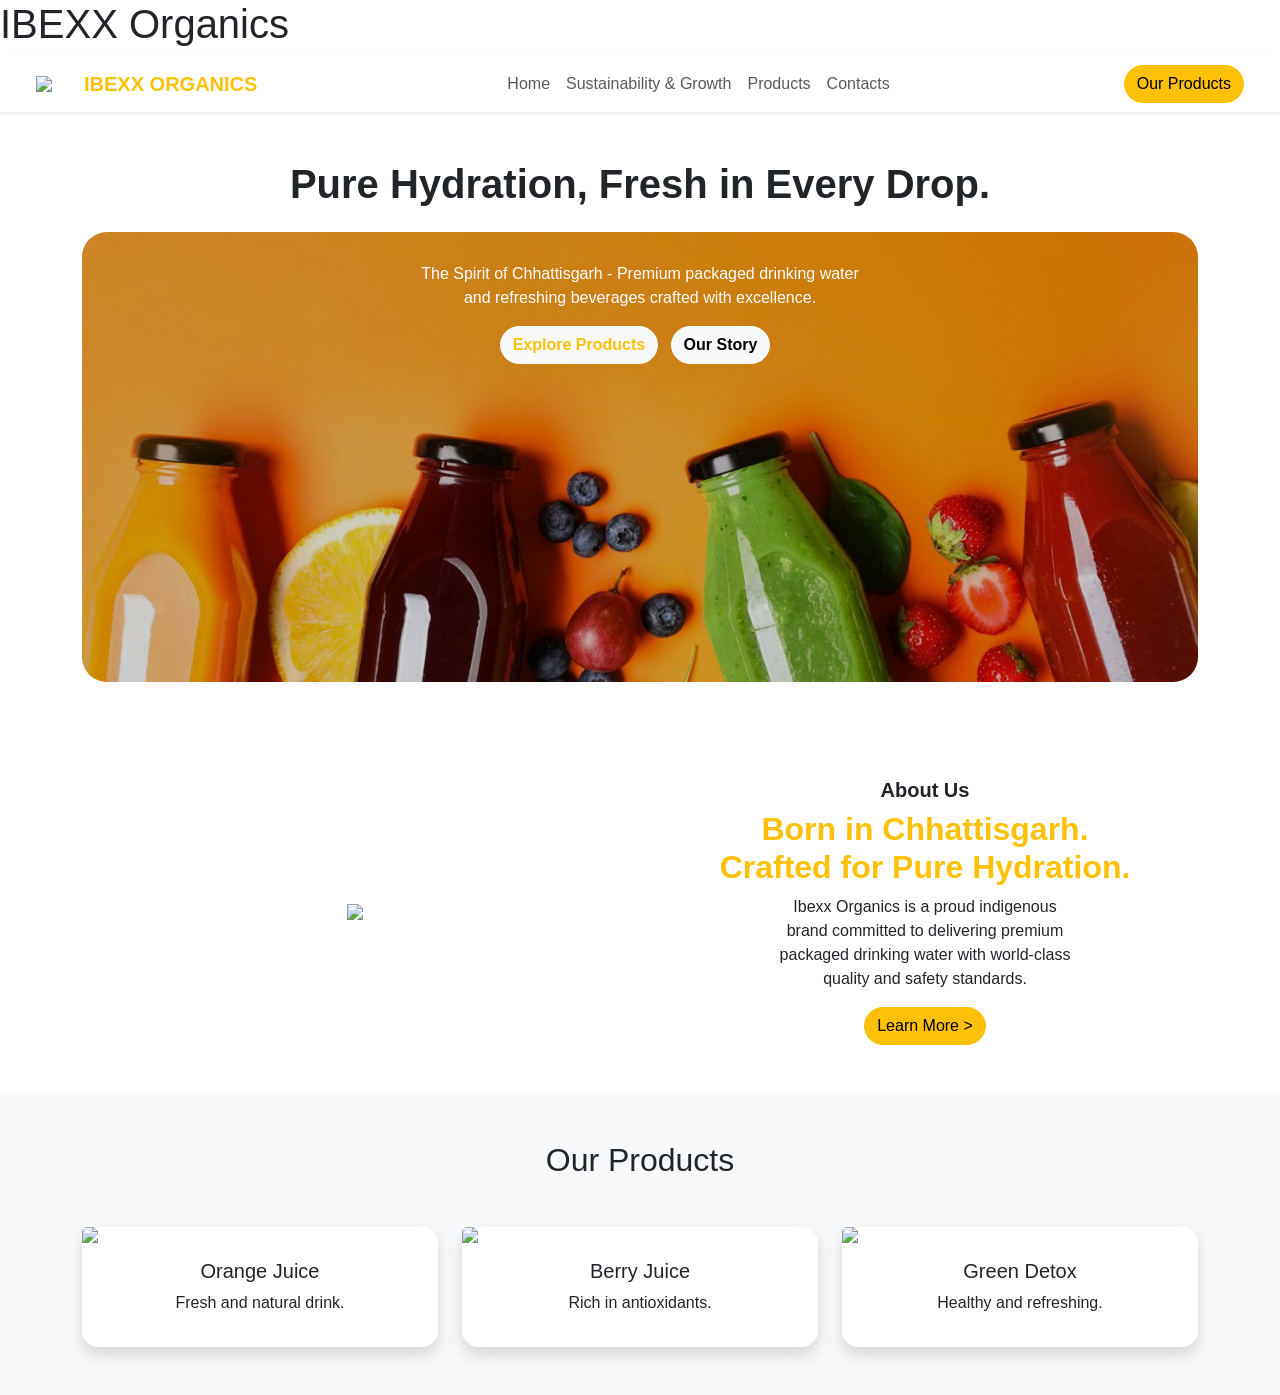
==== index.html @ ef2e6da8 "about" ====
<!DOCTYPE html>
<html lang="en">

<head>
    <meta charset="UTF-8">
    <meta name="viewport" content="width=device-width, initial-scale=1.0">
    <title>IBEXX Organics</title>
    <link rel="stylesheet" href="./assets/css/style.css">
    <!-- Bootstrap CDN -->
    <link href="https://cdn.jsdelivr.net/npm/bootstrap@5.3.0/dist/css/bootstrap.min.css" rel="stylesheet">

    <style>
        .navbar-nav .nav-link {
            transition: 0.3s;
        }

        .navbar-nav .nav-link:hover {
            color: orange !important;
        }
    </style>
</head>

<body>
    <h1>IBEXX Organics</h1>


    <body>

        <!-- NAVBAR -->
        <nav class="navbar navbar-expand-lg bg-white shadow-sm px-4">
            <div class="container-fluid">

                <a class="navbar-brand text-warning fw-bold d-flex align-items-center" href="#">
                    <img src="images/logo.png" width="40" class="me-2">
                    IBEXX ORGANICS
                </a>

                <button class="navbar-toggler" data-bs-toggle="collapse" data-bs-target="#menu">
                    ☰
                </button>

                <div class="collapse navbar-collapse justify-content-center" id="menu">
                    <ul class="navbar-nav cursor: pointer">
                        <li class="nav-item"><a class="nav-link">Home</a></li>
                        <li class="nav-item"><a class="nav-link">Sustainability & Growth</a></li>
                        <li class="nav-item"><a class="nav-link">Products</a></li>
                        <li class="nav-item"><a class="nav-link">Contacts</a></li>
                    </ul>
                </div>

                <button class="btn btn-warning rounded-pill">Our Products</button>

            </div>
        </nav>



        <section class="py-5">
            <div class="container text-center">

                <h1 class="fw-bold mb-4">
                    Pure Hydration, Fresh in Every Drop.
                </h1>

                <div class="hero-box text-white">

                    <p class="hero-text mb-3 pt-pb-4">
                        The Spirit of Chhattisgarh - Premium packaged drinking water</br>
                        and refreshing beverages crafted with excellence.
                    </p>

                    <div>
                        <button class="btn btn-light rounded-pill me-2 mb-2 text-warning fw-bold">Explore
                            Products</button>
                        <button class="btn btn-light rounded-pill mb-2 fw-bold">Our Story</button>
                    </div>

                </div>

            </div>
        </section>


        <!-- ABOUT -->
        <section class="py-5">
            <div class="container">

                <div class="row align-items-center g-4">

                    <!-- Image -->
                    <div class="col-12 col-md-6 text-center">
                        <img src=".">
                    </div>
                    <!-- Text -->
                    <div class="col-12 col-md-6 text-center">
                        <h5 class="fw-bold">About Us</h5>

                        <h2 class="text-warning fw-bold">
                            Born in Chhattisgarh.<br>Crafted for Pure Hydration.
                        </h2>

                        <p>
                            Ibexx Organics is a proud indigenous </br> brand committed to delivering premium
                            </br>packaged drinking water with world-class </br>quality and safety standards.
                        </p>
                        <button class="btn btn-warning rounded-pill">Learn More ></button>
                    </div>

                </div>

            </div>
        </section>


        <!-- PRODUCTS -->
        <section class="py-5 bg-light text-center">
            <div class="container">

                <h2 class="mb-5">Our Products</h2>

                <div class="row g-4">

                    <div class="col-md-4">
                        <div class="card border-0 shadow rounded-4">
                            <img src="images/product1.png" class="card-img-top">
                            <div class="card-body">
                                <h5>Orange Juice</h5>
                                <p>Fresh and natural drink.</p>
                            </div>
                        </div>
                    </div>

                    <div class="col-md-4">
                        <div class="card border-0 shadow rounded-4">
                            <img src="images/product2.png" class="card-img-top">
                            <div class="card-body">
                                <h5>Berry Juice</h5>
                                <p>Rich in antioxidants.</p>
                            </div>
                        </div>
                    </div>

                    <div class="col-md-4">
                        <div class="card border-0 shadow rounded-4">
                            <img src="images/product3.png" class="card-img-top">
                            <div class="card-body">
                                <h5>Green Detox</h5>
                                <p>Healthy and refreshing.</p>
                            </div>
                        </div>
                    </div>

                </div>

            </div>
        </section>


        <!-- Bootstrap JS -->
        <script src="https://cdn.jsdelivr.net/npm/bootstrap@5.3.0/dist/js/bootstrap.bundle.min.js"></script>

    </body>

</html>
</body>

</html>
</body>

</html>
---- assets/css/style.css ----
* {
    margin: 0;
    padding: 0;
    box-sizing: border-box;
    font-family: Arial, sans-serif;
}

body {
    background: #f5f5f5;
}

/* HERO SECTION */
.hero-box {
    background: url('../img/Background_img.jpeg') no-repeat center;
    background-size: cover;
    height: 450px;
    border-radius: 25px;
    padding: 30px;
    position: relative;
}

/* overlay for better text visibility */
.hero-box::before {
    content: "";
    position: absolute;
    inset: 0;
    background: rgba(0,0,0,0.2);
    border-radius: 25px;
}

.hero-box * {
    position: relative;
    z-index: 1;
}

/* BUTTON (used in hero) */
.btn-light {
    background: #fff;
    border: none;
    padding: 10px 15px;
    border-radius: 20px;
    margin-right: 10px;
    cursor: pointer;
}

/* ABOUT IMAGE FIX */
.about-img {
    width: 100%;
    height: 350px;
    object-fit: cover;
    border-radius: 20px;
}
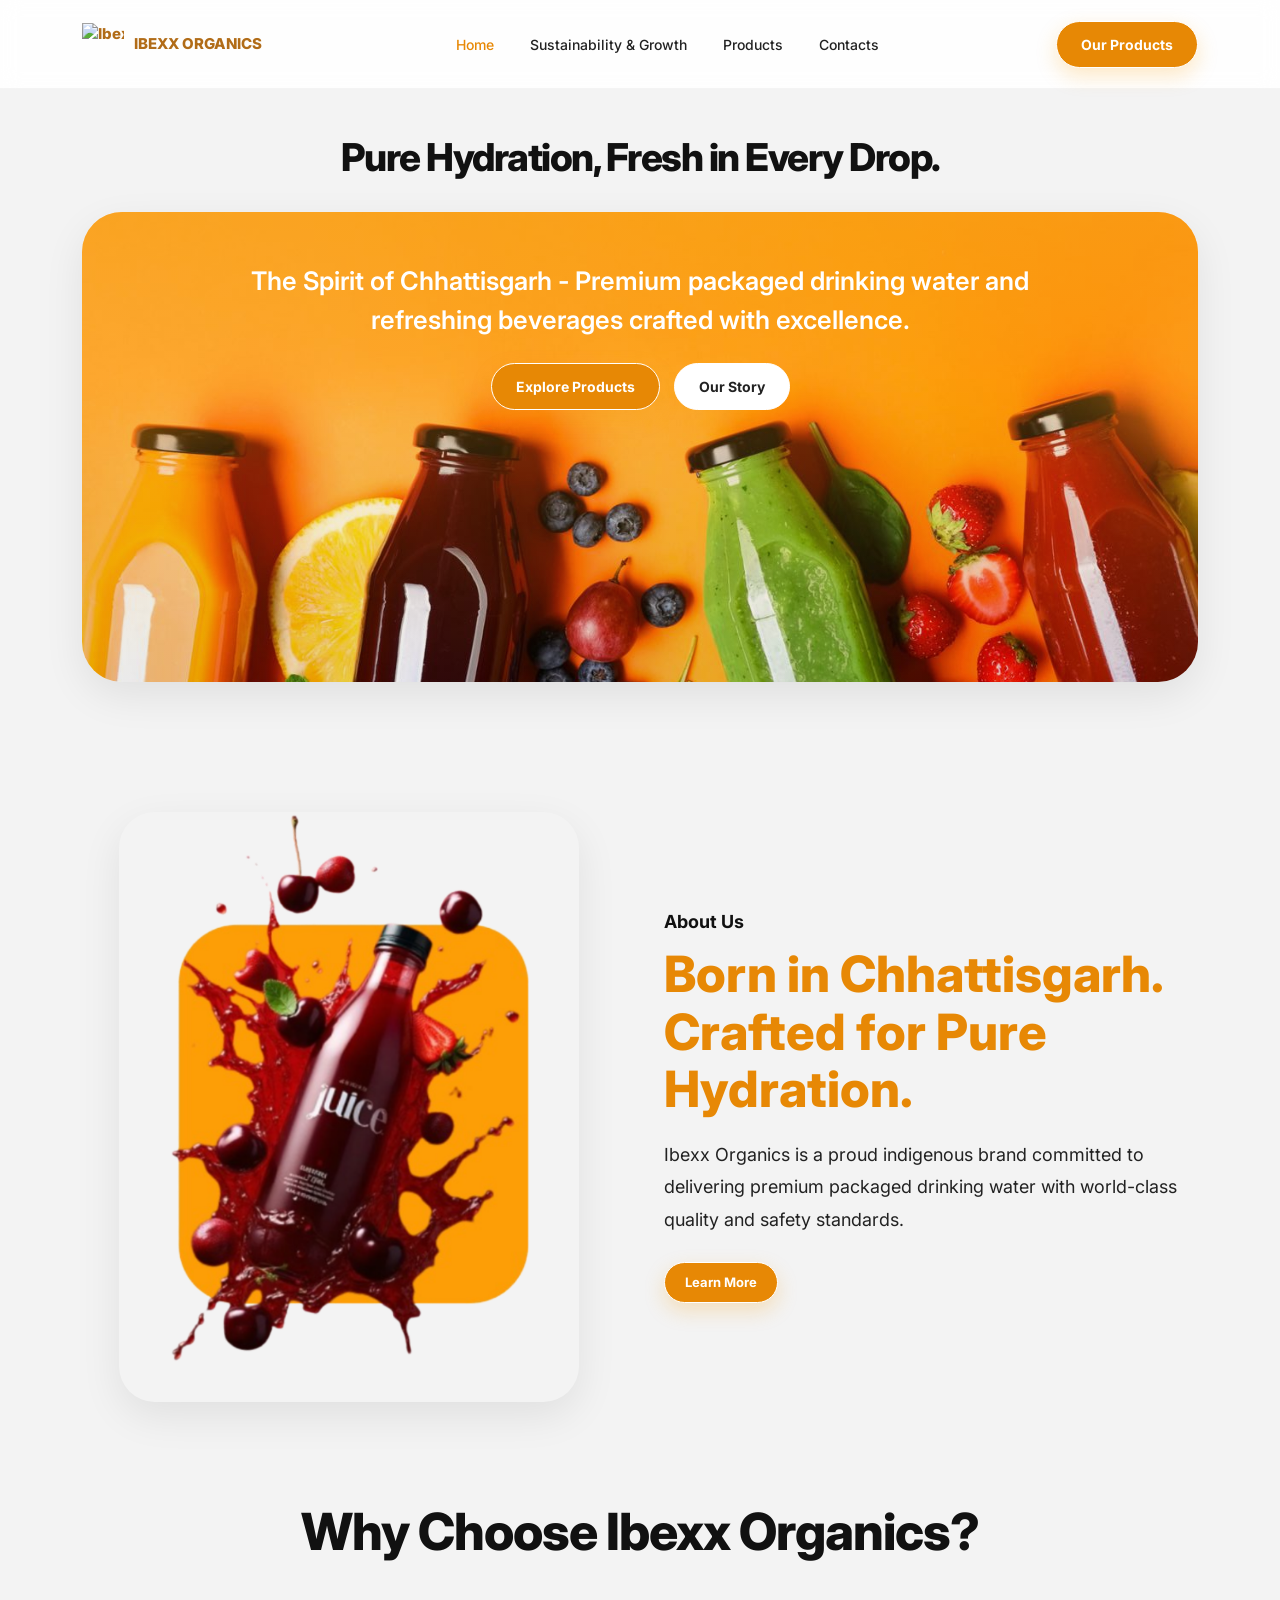
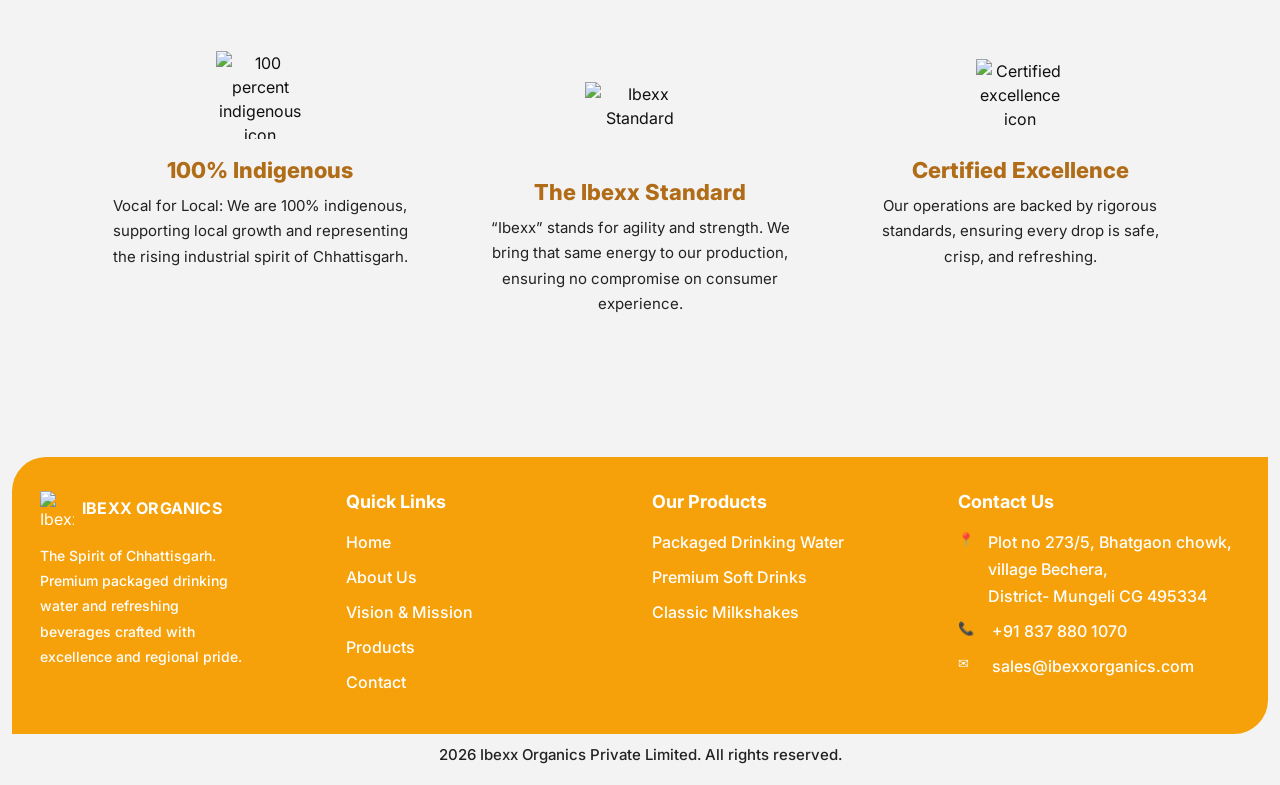
==== commit 2a244c0a: "Footer , animations , meta tags and responsiveness added" ====
--- a/index.html
+++ b/index.html
@@ -1,170 +1,303 @@
 <!DOCTYPE html>
 <html lang="en">
-
 <head>
-    <meta charset="UTF-8">
-    <meta name="viewport" content="width=device-width, initial-scale=1.0">
-    <title>IBEXX Organics</title>
-    <link rel="stylesheet" href="./assets/css/style.css">
-    <!-- Bootstrap CDN -->
-    <link href="https://cdn.jsdelivr.net/npm/bootstrap@5.3.0/dist/css/bootstrap.min.css" rel="stylesheet">
-
-    <style>
-        .navbar-nav .nav-link {
-            transition: 0.3s;
-        }
-
-        .navbar-nav .nav-link:hover {
-            color: orange !important;
-        }
-    </style>
+  <meta charset="UTF-8" />
+  <meta name="viewport" content="width=device-width, initial-scale=1.0" />
+
+  <title>Ibexx Organics | Premium Packaged Drinking Water & Beverages</title>
+  <meta name="description" content="Ibexx Organics is a Chhattisgarh-based indigenous brand delivering premium packaged drinking water and refreshing beverages with world-class quality and safety standards." />
+  <meta name="robots" content="index, follow" />
+  <meta name="author" content="Ibexx Organics" />
+  <link rel="canonical" href="https://www.ibexxorganics.com/" />
+
+  <!-- Open Graph -->
+  <meta property="og:title" content="Ibexx Organics | Pure Hydration, Fresh in Every Drop" />
+  <meta property="og:description" content="Premium packaged drinking water and refreshing beverages crafted with excellence." />
+  <meta property="og:type" content="website" />
+  <meta property="og:url" content="https://www.ibexxorganics.com/" />
+  <meta property="og:image" content="https://www.ibexxorganics.com/assets/img/og-banner.jpg" />
+
+  <!-- Twitter -->
+  <meta name="twitter:card" content="summary_large_image" />
+  <meta name="twitter:title" content="Ibexx Organics | Pure Hydration, Fresh in Every Drop" />
+  <meta name="twitter:description" content="Premium packaged drinking water and refreshing beverages crafted with excellence." />
+  <meta name="twitter:image" content="https://www.ibexxorganics.com/assets/img/og-banner.jpg" />
+
+  <!-- Fonts -->
+  <link rel="preconnect" href="https://fonts.googleapis.com">
+  <link rel="preconnect" href="https://fonts.gstatic.com" crossorigin>
+  <link href="https://fonts.googleapis.com/css2?family=Inter:wght@400;500;600;700;800&display=swap" rel="stylesheet">
+
+  <!-- Bootstrap -->
+  <link href="https://cdn.jsdelivr.net/npm/bootstrap@5.3.3/dist/css/bootstrap.min.css" rel="stylesheet" />
+
+  <!-- AOS -->
+  <link href="https://unpkg.com/aos@2.3.4/dist/aos.css" rel="stylesheet" />
+
+  <!-- Custom CSS -->
+  <link rel="stylesheet" href="./assets/css/style.css" />
+
+  <!-- Structured Data -->
+  <script type="application/ld+json">
+  {
+    "@context": "https://schema.org",
+    "@type": "Organization",
+    "name": "Ibexx Organics",
+    "url": "https://www.ibexxorganics.com/",
+    "logo": "https://www.ibexxorganics.com/assets/img/logo.png",
+    "description": "Ibexx Organics is a Chhattisgarh-based indigenous brand delivering premium packaged drinking water and refreshing beverages.",
+    "sameAs": [
+      "https://www.instagram.com/",
+      "https://www.facebook.com/"
+    ]
+  }
+  </script>
 </head>
 
 <body>
-    <h1>IBEXX Organics</h1>
-
-
-    <body>
-
-        <!-- NAVBAR -->
-        <nav class="navbar navbar-expand-lg bg-white shadow-sm px-4">
-            <div class="container-fluid">
-
-                <a class="navbar-brand text-warning fw-bold d-flex align-items-center" href="#">
-                    <img src="images/logo.png" width="40" class="me-2">
-                    IBEXX ORGANICS
-                </a>
-
-                <button class="navbar-toggler" data-bs-toggle="collapse" data-bs-target="#menu">
-                    ☰
-                </button>
-
-                <div class="collapse navbar-collapse justify-content-center" id="menu">
-                    <ul class="navbar-nav cursor: pointer">
-                        <li class="nav-item"><a class="nav-link">Home</a></li>
-                        <li class="nav-item"><a class="nav-link">Sustainability & Growth</a></li>
-                        <li class="nav-item"><a class="nav-link">Products</a></li>
-                        <li class="nav-item"><a class="nav-link">Contacts</a></li>
-                    </ul>
+
+  <!-- NAVBAR -->
+  <nav class="navbar navbar-expand-lg custom-navbar sticky-top">
+    <div class="container">
+      <a class="navbar-brand d-flex align-items-center" href="#home">
+        <img src="assets/img/logo.png" alt="Ibexx Organics Logo" class="brand-logo">
+        <span>IBEXX ORGANICS</span>
+      </a>
+
+      <button class="navbar-toggler border-0 shadow-none" type="button" data-bs-toggle="collapse" data-bs-target="#mainMenu" aria-label="Toggle navigation">
+        <span class="navbar-toggler-icon"></span>
+      </button>
+
+      <div class="collapse navbar-collapse justify-content-center" id="mainMenu">
+        <ul class="navbar-nav mx-auto">
+          <li class="nav-item"><a class="nav-link active" href="#home">Home</a></li>
+          <!-- <li class="nav-item"><a class="nav-link" href="#about">About Us</a></li> -->
+          <li class="nav-item"><a class="nav-link" href="#vision">Sustainability & Growth</a></li>
+          <li class="nav-item"><a class="nav-link" href="#products">Products</a></li>
+          <li class="nav-item"><a class="nav-link" href="#contact">Contacts</a></li>
+        </ul>
+      </div>
+
+      <a href="#products" class="btn custom-btn nav-cta">Our Products</a>
+    </div>
+  </nav>
+
+  <!-- HERO -->
+  <section id="home" class="hero-section">
+    <div class="container">
+      <div class="hero-header text-center" data-aos="fade-up">
+        <h1>Pure Hydration, Fresh in Every Drop.</h1>
+      </div>
+
+      <div class="hero-box" data-aos="zoom-in" data-aos-delay="100">
+        <div class="hero-overlay-content text-center">
+          <p>
+            The Spirit of Chhattisgarh - Premium packaged drinking water and
+            refreshing beverages crafted with excellence.
+          </p>
+
+          <div class="hero-btn-group">
+            <a href="#products" class="btn custom-btn">Explore Products</a>
+            <a href="#about" class="btn custom-btn light-btn">Our Story</a>
+          </div>
+        </div>
+      </div>
+    </div>
+  </section>
+
+  <!-- ABOUT -->
+  <section id="about" class="about-section">
+    <div class="container">
+      <div class="row align-items-center g-5">
+        <div class="col-lg-6" data-aos="zoom-out-up">
+          <div class="about-img-wrap">
+            <img src="assets/img/Juice1.png" alt="Ibexx beverage bottle splash visual" class="about-img">
+          </div>
+        </div>
+
+        <div class="col-lg-6 text-center text-lg-start" data-aos="fade-left">
+          <h5 class="section-mini-title">About Us</h5>
+          <h2 class="about-title">Born in Chhattisgarh.<br>Crafted for Pure Hydration.</h2>
+          <p class="about-text">
+            Ibexx Organics is a proud indigenous brand committed to delivering premium
+            packaged drinking water with world-class quality and safety standards.
+          </p>
+          <a href="#contact" class="btn custom-btn small-btn">Learn More</a>
+        </div>
+      </div>
+    </div>
+  </section>
+
+  <!-- PRODUCTS -->
+  <!-- <section id="products" class="products-section">
+    <div class="container text-center">
+      <div data-aos="fade-up">
+        <h2 class="section-title">Our Products</h2>
+      </div>
+
+      <div class="row g-4 justify-content-center mt-4">
+        <div class="col-12 col-sm-6 col-lg-4" data-aos="fade-up" data-aos-delay="0">
+          <div class="product-card">
+            <img src="assets/img/product-1.png" alt="Orange beverage by Ibexx Organics" class="product-img">
+            <div class="product-content">
+              <h5>Orange Drink</h5>
+              <p>Refreshing citrus flavor with premium quality packaging.</p>
+            </div>
+          </div>
+        </div>
+
+        <div class="col-12 col-sm-6 col-lg-4" data-aos="fade-up" data-aos-delay="100">
+          <div class="product-card">
+            <img src="assets/img/product-2.png" alt="Berry beverage by Ibexx Organics" class="product-img">
+            <div class="product-content">
+              <h5>Berry Juice</h5>
+              <p>Bold taste, rich color, and crafted for a vibrant refreshment.</p>
+            </div>
+          </div>
+        </div>
+
+        <div class="col-12 col-sm-6 col-lg-4" data-aos="fade-up" data-aos-delay="200">
+          <div class="product-card">
+            <img src="assets/img/product-3.png" alt="Green detox beverage by Ibexx Organics" class="product-img">
+            <div class="product-content">
+              <h5>Green Detox</h5>
+              <p>Clean, fresh, and designed for a healthy hydration experience.</p>
+            </div>
+          </div>
+        </div>
+      </div>
+    </div>
+  </section> -->
+
+  <!-- WHY CHOOSE -->
+  <section id="vision" class="why-section">
+    <div class="container text-center">
+      <div data-aos="fade-up">
+        <h2 class="section-title">Why Choose Ibexx Organics?</h2>
+      </div>
+
+      <div class="row justify-content-center align-items-start g-4 mt-5">
+        <div class="col-md-4" data-aos="fade-up" data-aos-delay="0">
+          <div class="feature-box">
+            <div class="feature-icon">
+              <img src="assets/img/icon-location.png" alt="100 percent indigenous icon">
+            </div>
+            <h5>100% Indigenous</h5>
+            <p>
+              Vocal for Local: We are 100% indigenous, supporting local growth
+              and representing the rising industrial spirit of Chhattisgarh.
+            </p>
+          </div>
+        </div>
+
+        <div class="col-md-4" data-aos="fade-up" data-aos-delay="100">
+          <div class="feature-box center-box">
+            <div class="feature-icon center-logo">
+              <img src="assets/img/ibexx-standard.png" alt="Ibexx Standard">
+            </div>
+            <h5>The Ibexx Standard</h5>
+            <p>
+              “Ibexx” stands for agility and strength. We bring that same energy
+              to our production, ensuring no compromise on consumer experience.
+            </p>
+          </div>
+        </div>
+
+        <div class="col-md-4" data-aos="fade-up" data-aos-delay="200">
+          <div class="feature-box">
+            <div class="feature-icon">
+              <img src="assets/img/icon-shield.png" alt="Certified excellence icon">
+            </div>
+            <h5>Certified Excellence</h5>
+            <p>
+              Our operations are backed by rigorous standards, ensuring every drop
+              is safe, crisp, and refreshing.
+            </p>
+          </div>
+        </div>
+      </div>
+    </div>
+  </section>
+
+<footer class="ibexx-footer">
+    <div class="container">
+        <div class="ibexx-footer-box">
+            <div class="row g-4">
+
+                <div class="col-lg-3 col-md-6">
+                    <div class="footer-brand">
+                        <div class="footer-logo">
+                            <img src="assets/img/logo.png" alt="Ibexx Organics Logo">
+                            <span>IBEXX ORGANICS</span>
+                        </div>
+                        <p>
+                            The Spirit of Chhattisgarh. Premium packaged drinking water
+                            and refreshing beverages crafted with excellence and regional pride.
+                        </p>
+                    </div>
                 </div>
 
-                <button class="btn btn-warning rounded-pill">Our Products</button>
-
-            </div>
-        </nav>
-
-
-
-        <section class="py-5">
-            <div class="container text-center">
-
-                <h1 class="fw-bold mb-4">
-                    Pure Hydration, Fresh in Every Drop.
-                </h1>
-
-                <div class="hero-box text-white">
-
-                    <p class="hero-text mb-3 pt-pb-4">
-                        The Spirit of Chhattisgarh - Premium packaged drinking water</br>
-                        and refreshing beverages crafted with excellence.
-                    </p>
-
-                    <div>
-                        <button class="btn btn-light rounded-pill me-2 mb-2 text-warning fw-bold">Explore
-                            Products</button>
-                        <button class="btn btn-light rounded-pill mb-2 fw-bold">Our Story</button>
+                <div class="col-lg-3 col-md-6">
+                    <div class="footer-links">
+                        <h4>Quick Links</h4>
+                        <ul>
+                            <li><a href="#home">Home</a></li>
+                            <li><a href="#about">About Us</a></li>
+                            <li><a href="#vision">Vision & Mission</a></li>
+                            <li><a href="#products">Products</a></li>
+                            <li><a href="#contact">Contact</a></li>
+                        </ul>
                     </div>
-
                 </div>
 
-            </div>
-        </section>
-
-
-        <!-- ABOUT -->
-        <section class="py-5">
-            <div class="container">
-
-                <div class="row align-items-center g-4">
-
-                    <!-- Image -->
-                    <div class="col-12 col-md-6 text-center">
-                        <img src=".">
+                <div class="col-lg-3 col-md-6">
+                    <div class="footer-links">
+                        <h4>Our Products</h4>
+                        <ul>
+                            <li><a href="#">Packaged Drinking Water</a></li>
+                            <li><a href="#">Premium Soft Drinks</a></li>
+                            <li><a href="#">Classic Milkshakes</a></li>
+                        </ul>
                     </div>
-                    <!-- Text -->
-                    <div class="col-12 col-md-6 text-center">
-                        <h5 class="fw-bold">About Us</h5>
-
-                        <h2 class="text-warning fw-bold">
-                            Born in Chhattisgarh.<br>Crafted for Pure Hydration.
-                        </h2>
-
-                        <p>
-                            Ibexx Organics is a proud indigenous </br> brand committed to delivering premium
-                            </br>packaged drinking water with world-class </br>quality and safety standards.
-                        </p>
-                        <button class="btn btn-warning rounded-pill">Learn More ></button>
+                </div>
+
+                <div class="col-lg-3 col-md-6">
+                    <div class="footer-contact">
+                        <h4>Contact Us</h4>
+                        <ul>
+                            <li>
+                                <span class="footer-icon">📍</span>
+                                Plot no 273/5, Bhatgaon chowk, village Bechera,<br>
+                                District- Mungeli CG 495334
+                            </li>
+                            <li>
+                                <span class="footer-icon">📞</span>
+                                <a href="tel:+918378801070">+91 837 880 1070</a>
+                            </li>
+                            <li>
+                                <span class="footer-icon">✉</span>
+                                <a href="mailto:sales@ibexxorganics.com">sales@ibexxorganics.com</a>
+                            </li>
+                        </ul>
                     </div>
-
                 </div>
 
             </div>
-        </section>
-
-
-        <!-- PRODUCTS -->
-        <section class="py-5 bg-light text-center">
-            <div class="container">
-
-                <h2 class="mb-5">Our Products</h2>
-
-                <div class="row g-4">
-
-                    <div class="col-md-4">
-                        <div class="card border-0 shadow rounded-4">
-                            <img src="images/product1.png" class="card-img-top">
-                            <div class="card-body">
-                                <h5>Orange Juice</h5>
-                                <p>Fresh and natural drink.</p>
-                            </div>
-                        </div>
-                    </div>
-
-                    <div class="col-md-4">
-                        <div class="card border-0 shadow rounded-4">
-                            <img src="images/product2.png" class="card-img-top">
-                            <div class="card-body">
-                                <h5>Berry Juice</h5>
-                                <p>Rich in antioxidants.</p>
-                            </div>
-                        </div>
-                    </div>
-
-                    <div class="col-md-4">
-                        <div class="card border-0 shadow rounded-4">
-                            <img src="images/product3.png" class="card-img-top">
-                            <div class="card-body">
-                                <h5>Green Detox</h5>
-                                <p>Healthy and refreshing.</p>
-                            </div>
-                        </div>
-                    </div>
-
-                </div>
-
-            </div>
-        </section>
-
-
-        <!-- Bootstrap JS -->
-        <script src="https://cdn.jsdelivr.net/npm/bootstrap@5.3.0/dist/js/bootstrap.bundle.min.js"></script>
-
-    </body>
-
-</html>
+        </div>
+
+        <div class="footer-bottom">
+            <p>2026 Ibexx Organics Private Limited. All rights reserved.</p>
+        </div>
+    </div>
+</footer>
+  <script src="https://cdn.jsdelivr.net/npm/bootstrap@5.3.3/dist/js/bootstrap.bundle.min.js"></script>
+  <script src="https://unpkg.com/aos@2.3.4/dist/aos.js"></script>
+  <script>
+    AOS.init({
+      duration: 900,
+      once: true,
+      offset: 80
+    });
+  </script>
 </body>
-
-</html>
-</body>
-
 </html>
--- a/assets/css/style.css
+++ b/assets/css/style.css
@@ -2,51 +2,686 @@
     margin: 0;
     padding: 0;
     box-sizing: border-box;
-    font-family: Arial, sans-serif;
+}
+
+:root {
+    --bg: #f3f3f3;
+    --white: #ffffff;
+    --text: #111111;
+    --muted: #5d5d5d;
+    --primary: #e78805;
+    --primary-dark: #e8940a;
+    --lime: #98db4f;
+    --radius-xl: 34px;
+    --radius-lg: 24px;
+    --shadow-soft: 0 14px 40px rgba(0, 0, 0, 0.08);
+}
+
+html {
+    scroll-behavior: smooth;
 }
 
 body {
-    background: #f5f5f5;
-}
-
-/* HERO SECTION */
+    background: var(--bg);
+    color: var(--text);
+    font-family: 'Inter', sans-serif;
+    overflow-x: hidden;
+}
+
+/* NAVBAR */
+.custom-navbar {
+    background: rgba(255, 255, 255, 0.92);
+    backdrop-filter: blur(10px);
+    padding: 18px 0;
+    border-bottom: 1px solid rgba(0, 0, 0, 0.04);
+}
+
+.navbar-brand {
+    font-weight: 800;
+    font-size: 15px;
+    color: #b16c18 !important;
+    gap: 10px;
+    text-decoration: none;
+}
+
+.brand-logo {
+    width: 42px;
+    height: 42px;
+    object-fit: contain;
+}
+
+.navbar-nav {
+    gap: 8px;
+}
+
+.navbar-nav .nav-link {
+    color: #222 !important;
+    font-size: 14px;
+    font-weight: 500;
+    transition: 0.3s ease;
+    padding: 8px 14px !important;
+}
+
+.navbar-nav .nav-link:hover,
+.navbar-nav .nav-link.active {
+    color: var(--primary) !important;
+}
+
+.custom-btn {
+    background: var(--primary);
+    color: #fff;
+    border: 1px solid #fff;
+    border-radius: 999px;
+    padding: 12px 24px;
+    font-weight: 700;
+    font-size: 14px;
+    text-decoration: none;
+    display: inline-flex;
+    align-items: center;
+    justify-content: center;
+    transition: 0.3s ease;
+    box-shadow: 0 8px 20px rgba(246, 163, 26, 0.25);
+}
+
+.custom-btn:hover {
+    background: var(--primary-dark);
+    color: #fff;
+    transform: translateY(-2px);
+}
+
+.light-btn {
+    background: #fff;
+    color: #222;
+    box-shadow: none;
+}
+
+.light-btn:hover {
+    background: #f2f2f2;
+    color: #111;
+}
+
+.small-btn {
+    padding: 10px 20px;
+    font-size: 13px;
+}
+
+.nav-cta {
+    white-space: nowrap;
+}
+
+/* HERO */
+.hero-section {
+    padding: 48px 0 40px;
+}
+
+.hero-header h1 {
+    font-size: clamp(22px, 3vw, 64px);
+    font-weight: 800;
+    line-height: 1.08;
+    max-width: 980px;
+    margin: 0 auto 34px;
+    letter-spacing: -1.5px;
+}
+
 .hero-box {
-    background: url('../img/Background_img.jpeg') no-repeat center;
+    min-height: 470px;
+    border-radius: 40px;
+    background: url('../img/banner/Background_img.jpeg') no-repeat center center;
     background-size: cover;
-    height: 450px;
-    border-radius: 25px;
-    padding: 30px;
     position: relative;
-}
-
-/* overlay for better text visibility */
+    overflow: hidden;
+    display: flex;
+    align-items: flex-start;
+    justify-content: center;
+    padding: 42px 28px;
+    box-shadow: var(--shadow-soft);
+}
+
 .hero-box::before {
     content: "";
     position: absolute;
     inset: 0;
-    background: rgba(0,0,0,0.2);
-    border-radius: 25px;
-}
-
-.hero-box * {
+    background: linear-gradient(180deg, rgba(246, 163, 26, 0.55) 0%, rgba(246, 163, 26, 0.20) 35%, rgba(0, 0, 0, 0.08) 100%);
+    z-index: 1;
+}
+
+.hero-overlay-content {
     position: relative;
-    z-index: 1;
-}
-
-/* BUTTON (used in hero) */
-.btn-light {
-    background: #fff;
-    border: none;
-    padding: 10px 15px;
-    border-radius: 20px;
-    margin-right: 10px;
-    cursor: pointer;
-}
-
-/* ABOUT IMAGE FIX */
+    z-index: 2;
+    max-width: 860px;
+    color: #fff;
+    padding-top: 8px;
+}
+
+.hero-overlay-content p {
+    font-size: clamp(18px, 2vw, 30px);
+    line-height: 1.5;
+    font-weight: 600;
+    margin-bottom: 24px;
+}
+
+.hero-btn-group {
+    display: flex;
+    justify-content: center;
+    gap: 14px;
+    flex-wrap: wrap;
+}
+
+/* ABOUT */
+.about-section {
+    padding: 90px 0 70px;
+}
+
+.about-img-wrap {
+    display: flex;
+    justify-content: center;
+    align-items: center;
+    background-color: transparent !important;
+}
+
 .about-img {
     width: 100%;
-    height: 350px;
+    max-width: 460px;
+    border-radius: 36px;
     object-fit: cover;
-    border-radius: 20px;
+    box-shadow: var(--shadow-soft);
+}
+
+.section-mini-title {
+    font-size: 18px;
+    font-weight: 700;
+    margin-bottom: 14px;
+    color: #111;
+}
+
+.about-title {
+    font-size: clamp(30px, 4vw, 50px);
+    line-height: 1.15;
+    font-weight: 800;
+    color: var(--primary);
+    margin-bottom: 20px;
+}
+
+.about-text {
+    font-size: 18px;
+    line-height: 1.8;
+    color: #222;
+    max-width: 560px;
+    margin: 0 auto 26px;
+}
+
+.text-lg-start .about-text {
+    margin-left: 0;
+    margin-right: 0;
+}
+
+/* SECTION TITLE */
+.section-title {
+    font-size: clamp(30px, 4vw, 52px);
+    font-weight: 800;
+    line-height: 1.15;
+    letter-spacing: -1px;
+    margin-bottom: 0;
+}
+
+/* PRODUCTS */
+.products-section {
+    padding: 80px 0 90px;
+}
+
+.product-card {
+    background: var(--white);
+    border-radius: 30px;
+    overflow: hidden;
+    height: 100%;
+    box-shadow: var(--shadow-soft);
+    transition: 0.35s ease;
+}
+
+.product-card:hover {
+    transform: translateY(-8px);
+}
+
+.product-img {
+    width: 100%;
+    height: 270px;
+    object-fit: cover;
+    background: var(--lime);
+}
+
+.product-content {
+    padding: 24px 22px 26px;
+}
+
+.product-content h5 {
+    font-size: 22px;
+    font-weight: 800;
+    margin-bottom: 10px;
+}
+
+.product-content p {
+    color: var(--muted);
+    font-size: 15px;
+    line-height: 1.7;
+    margin-bottom: 0;
+}
+
+/* WHY CHOOSE */
+.why-section {
+    padding: 30px 0 90px;
+}
+
+.feature-box {
+    padding: 18px 18px 10px;
+    background: transparent;
+    border-radius: 24px;
+    min-height: 100%;
+}
+
+.feature-icon {
+    width: 88px;
+    height: 88px;
+    margin: 0 auto 18px;
+    display: flex;
+    align-items: center;
+    justify-content: center;
+}
+
+.feature-icon img {
+    max-width: 100%;
+    max-height: 100%;
+    object-fit: contain;
+}
+
+.center-logo {
+    width: 110px;
+    height: 110px;
+}
+
+.feature-box h5 {
+    font-size: 22px;
+    font-weight: 800;
+    margin-bottom: 10px;
+    color: #b16c18;
+}
+
+.feature-box p {
+    max-width: 310px;
+    margin: 0 auto;
+    color: #222;
+    font-size: 15px;
+    line-height: 1.7;
+}
+
+.ibexx-footer {
+    padding: 40px 0 20px;
+}
+
+.ibexx-footer-box {
+    background: #f59d0c;
+    border-radius: 34px;
+    padding: 38px 28px 34px;
+    color: #fff;
+}
+
+.footer-logo {
+    gap: 10px;
+    margin-bottom: 18px;
+}
+
+.footer-logo img {
+    width: 42px;
+    height: 42px;
+    object-fit: contain;
+}
+
+.footer-logo span {
+    font-size: 18px;
+    font-weight: 700;
+    color: #fff;
+    letter-spacing: 0.3px;
+}
+
+.footer-brand p {
+    font-size: 14px;
+    line-height: 1.8;
+    margin: 0;
+    max-width: 230px;
+    color: #fff;
+}
+
+.footer-links h4,
+.footer-contact h4 {
+    font-size: 18px;
+    font-weight: 700;
+    margin-bottom: 18px;
+    color: #fff;
+}
+
+.footer-links ul,
+.footer-contact ul {
+    list-style: none;
+    padding: 0;
+    margin: 0;
+}
+
+.footer-links ul li,
+.footer-contact ul li {
+    margin-bottom: 12px;
+    font-size: 14px;
+    line-height: 1.7;
+    color: #fff;
+}
+
+.footer-links ul li a,
+.footer-contact ul li a {
+    text-decoration: none;
+    color: #fff;
+    transition: 0.3s ease;
+}
+
+.footer-links ul li a:hover,
+.footer-contact ul li a:hover {
+    color: #222;
+}
+
+.footer-icon {
+    display: inline-block;
+    width: 20px;
+    margin-right: 6px;
+}
+
+.footer-bottom {
+    padding-top: 14px;
+    padding-left: 14px;
+}
+
+.footer-bottom p {
+    margin: 0;
+    font-size: 13px;
+    color: #111;
+    font-weight: 500;
+}
+
+.ibexx-footer {
+    padding: 40px 0 18px;
+}
+
+.ibexx-footer .container {
+    max-width: 1400px;
+}
+
+.ibexx-footer-box {
+    background: #f6a10a;
+    padding: 34px 28px 30px;
+    color: #fff;
+
+    /* Important for same shape */
+    border-top-left-radius: 34px;
+    border-top-right-radius: 0;
+    border-bottom-right-radius: 34px;
+    border-bottom-left-radius: 0;
+}
+
+.footer-logo {
+    display: flex;
+    align-items: center;
+    gap: 8px;
+    margin-bottom: 18px;
+}
+
+.footer-logo img {
+    width: 34px;
+    height: 34px;
+    object-fit: contain;
+}
+
+.footer-logo span {
+    color: #fff;
+    font-size: 16px;
+    font-weight: 700;
+    letter-spacing: 0.2px;
+    line-height: 1;
+}
+
+.footer-brand p {
+    margin: 0;
+    max-width: 210px;
+    font-size: 14px;
+    line-height: 1.8;
+    color: #fff;
+    font-weight: 500;
+}
+
+.footer-links h4,
+.footer-contact h4 {
+    font-size: 18px;
+    font-weight: 700;
+    color: #fff;
+    margin-bottom: 16px;
+}
+
+.footer-links ul,
+.footer-contact ul {
+    list-style: none;
+    padding: 0;
+    margin: 0;
+}
+
+.footer-links ul li,
+.footer-contact ul li {
+    margin-bottom: 8px;
+    font-size: 16px;
+    line-height: 1.7;
+    color: #fff;
+    font-weight: 500;
+}
+
+.footer-links ul li a,
+.footer-contact ul li a {
+    color: #fff;
+    text-decoration: none;
+    transition: 0.3s ease;
+}
+
+.footer-links ul li a:hover,
+.footer-contact ul li a:hover {
+    color: #1f1f1f;
+}
+
+.footer-contact ul li {
+    display: flex;
+    align-items: flex-start;
+    gap: 8px;
+}
+
+.footer-icon {
+    min-width: 16px;
+    line-height: 1.6;
+    font-size: 13px;
+}
+
+.footer-bottom {
+    padding: 10px 12px 0;
+}
+
+.footer-bottom p {
+    margin: 0;
+    font-size: 15px;
+    color: #222;
+    font-weight: 500;
+    text-align: center;
+    align-items: center;
+}
+
+/* RESPONSIVE */
+@media (max-width: 1199px) {
+    .nav-cta {
+        display: none;
+    }
+}
+
+@media (max-width: 991px) {
+    .custom-navbar {
+        padding: 14px 0;
+    }
+
+    .navbar-collapse {
+        background: #fff;
+        margin-top: 14px;
+        border-radius: 18px;
+        padding: 14px;
+        box-shadow: 0 12px 30px rgba(0, 0, 0, 0.08);
+    }
+
+    .navbar-nav {
+        gap: 2px;
+    }
+
+    .hero-section {
+        padding-top: 34px;
+    }
+
+    .hero-box {
+        min-height: 390px;
+        border-radius: 30px;
+        padding: 30px 18px;
+    }
+
+    .about-section,
+    .products-section,
+    .why-section,
+    .contact-section {
+        padding-top: 65px;
+        padding-bottom: 65px;
+    }
+
+    .about-img {
+        max-width: 360px;
+    }
+
+    .text-lg-start .about-text {
+        margin-left: auto;
+        margin-right: auto;
+    }
+}
+
+@media (max-width: 767px) {
+    .brand-logo {
+        width: 36px;
+        height: 36px;
+    }
+
+    .navbar-brand span {
+        font-size: 13px;
+    }
+
+    .hero-header h1 {
+        margin-bottom: 24px;
+    }
+
+    .hero-box {
+        min-height: 320px;
+        border-radius: 24px;
+    }
+
+    .hero-overlay-content p {
+        font-size: 16px;
+        line-height: 1.65;
+    }
+
+    .custom-btn {
+        width: 100%;
+        max-width: 220px;
+    }
+
+    .about-title {
+        margin-bottom: 16px;
+    }
+
+    .about-text {
+        font-size: 16px;
+    }
+
+    .product-img {
+        height: 220px;
+    }
+
+    .feature-box p {
+        font-size: 14px;
+    }
+
+    .contact-box {
+        padding: 36px 18px;
+    }
+}
+
+@media (max-width: 575px) {
+    .hero-section {
+        padding-top: 26px;
+    }
+
+    .hero-box {
+        min-height: 280px;
+    }
+
+    .hero-btn-group {
+        gap: 10px;
+    }
+
+    .about-img {
+        max-width: 100%;
+        border-radius: 26px;
+    }
+
+    .product-card {
+        border-radius: 24px;
+    }
+
+    .product-img {
+        height: 200px;
+    }
+}
+
+/* tablet */
+@media (max-width: 991px) {
+    .ibexx-footer-box {
+        padding: 28px 22px 24px;
+    }
+}
+
+/* mobile */
+@media (max-width: 767px) {
+    .ibexx-footer {
+        padding: 28px 0 16px;
+    }
+
+    .ibexx-footer-box {
+        border-top-left-radius: 24px;
+        border-top-right-radius: 0;
+        border-bottom-right-radius: 24px;
+        border-bottom-left-radius: 0;
+        padding: 24px 18px 20px;
+    }
+
+    .footer-logo span {
+        font-size: 14px;
+    }
+
+    .footer-brand p,
+    .footer-links ul li,
+    .footer-contact ul li {
+        font-size: 12px;
+    }
+
+    .footer-links h4,
+    .footer-contact h4 {
+        font-size: 15px;
+        margin-bottom: 12px;
+    }
+
+    .footer-bottom {
+        padding: 10px 4px 0;
+        text-align: center;
+    }
 }
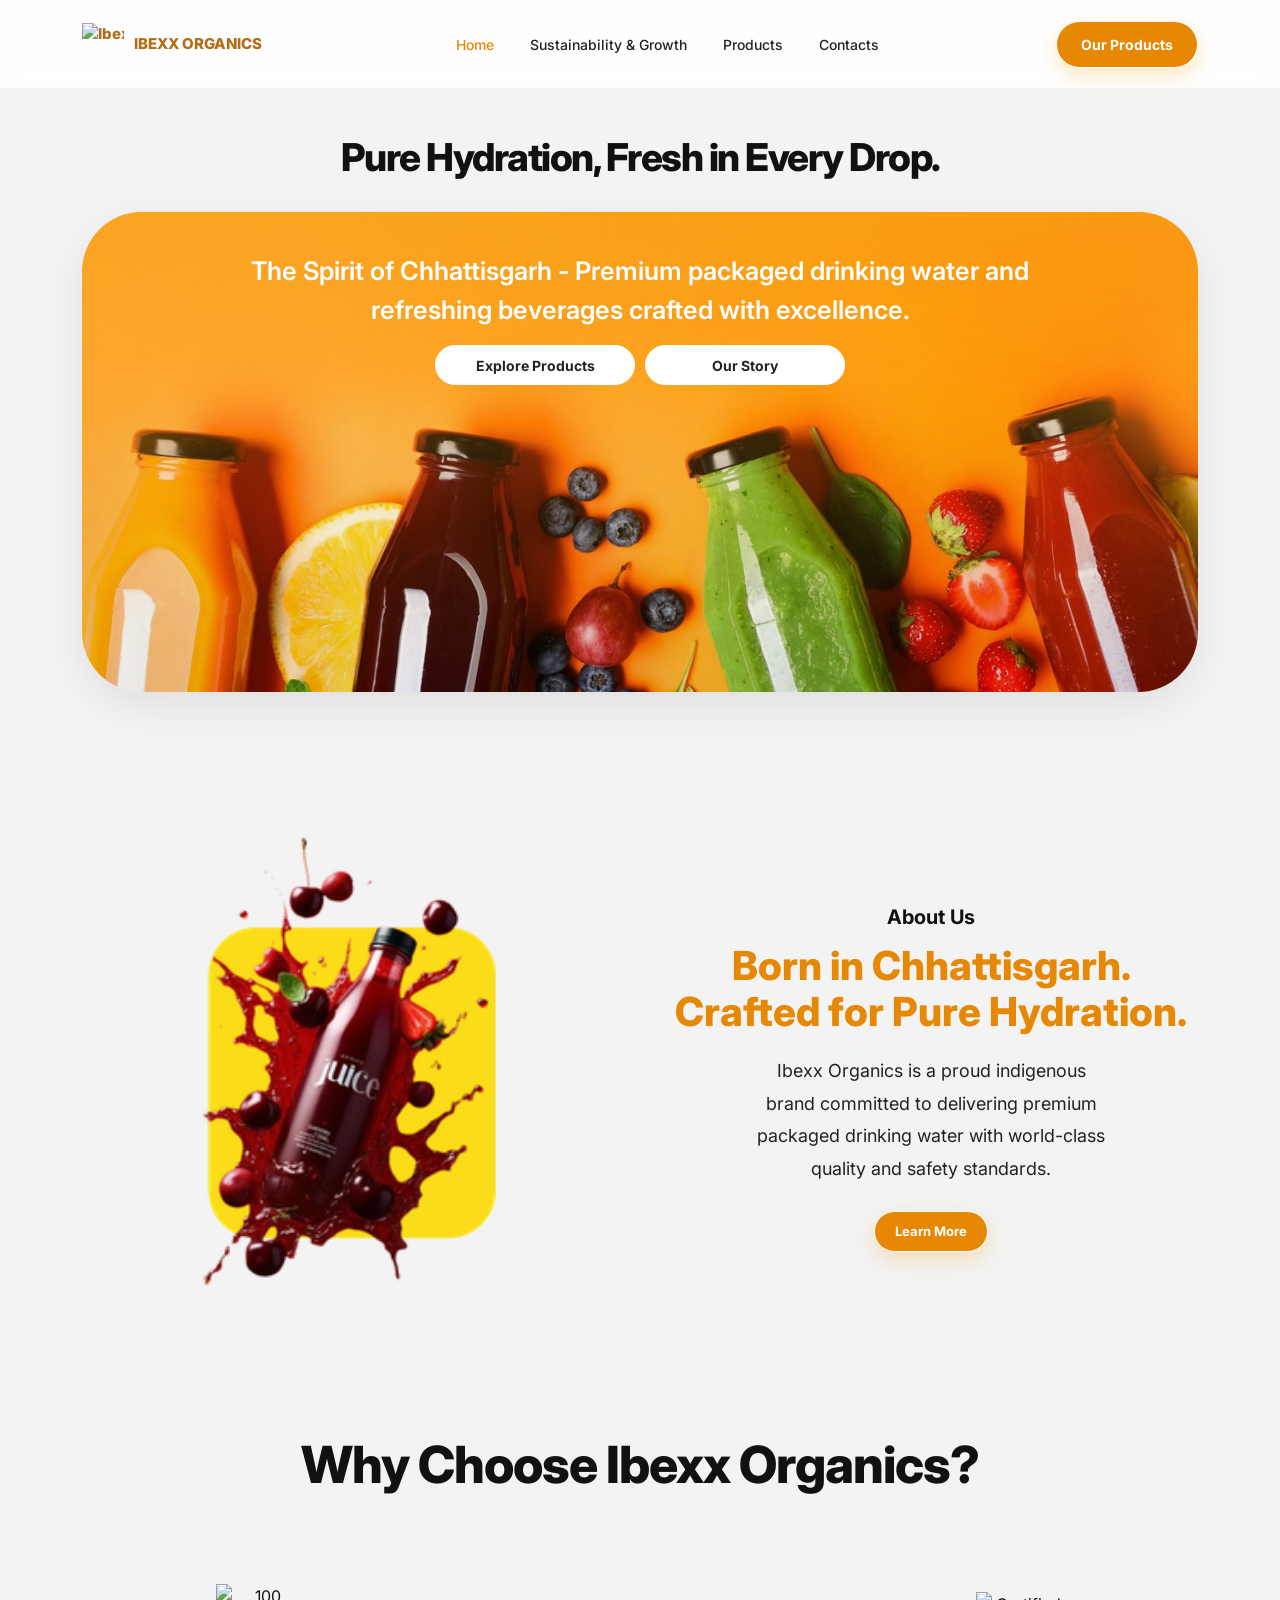
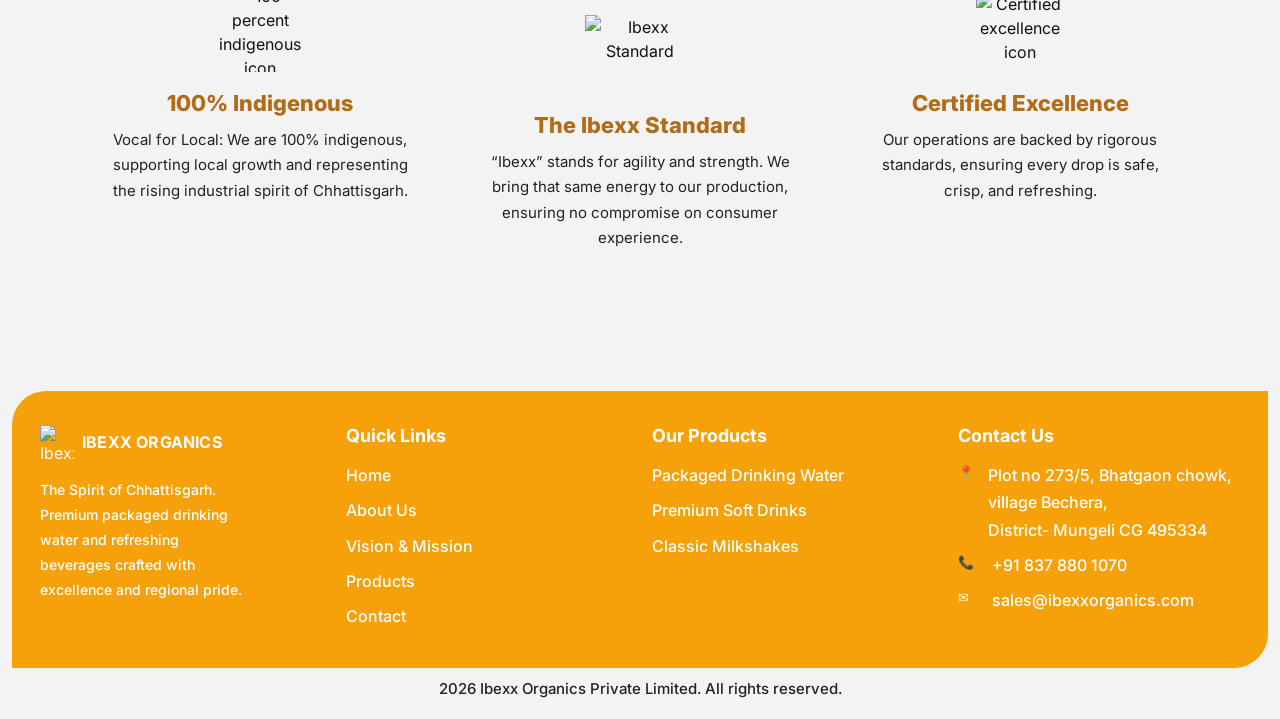
==== commit ed716f81: "add img & changes" ====
--- a/index.html
+++ b/index.html
@@ -1,18 +1,21 @@
 <!DOCTYPE html>
 <html lang="en">
+
 <head>
   <meta charset="UTF-8" />
   <meta name="viewport" content="width=device-width, initial-scale=1.0" />
 
   <title>Ibexx Organics | Premium Packaged Drinking Water & Beverages</title>
-  <meta name="description" content="Ibexx Organics is a Chhattisgarh-based indigenous brand delivering premium packaged drinking water and refreshing beverages with world-class quality and safety standards." />
+  <meta name="description"
+    content="Ibexx Organics is a Chhattisgarh-based indigenous brand delivering premium packaged drinking water and refreshing beverages with world-class quality and safety standards." />
   <meta name="robots" content="index, follow" />
   <meta name="author" content="Ibexx Organics" />
   <link rel="canonical" href="https://www.ibexxorganics.com/" />
 
   <!-- Open Graph -->
   <meta property="og:title" content="Ibexx Organics | Pure Hydration, Fresh in Every Drop" />
-  <meta property="og:description" content="Premium packaged drinking water and refreshing beverages crafted with excellence." />
+  <meta property="og:description"
+    content="Premium packaged drinking water and refreshing beverages crafted with excellence." />
   <meta property="og:type" content="website" />
   <meta property="og:url" content="https://www.ibexxorganics.com/" />
   <meta property="og:image" content="https://www.ibexxorganics.com/assets/img/og-banner.jpg" />
@@ -20,7 +23,8 @@
   <!-- Twitter -->
   <meta name="twitter:card" content="summary_large_image" />
   <meta name="twitter:title" content="Ibexx Organics | Pure Hydration, Fresh in Every Drop" />
-  <meta name="twitter:description" content="Premium packaged drinking water and refreshing beverages crafted with excellence." />
+  <meta name="twitter:description"
+    content="Premium packaged drinking water and refreshing beverages crafted with excellence." />
   <meta name="twitter:image" content="https://www.ibexxorganics.com/assets/img/og-banner.jpg" />
 
   <!-- Fonts -->
@@ -64,7 +68,8 @@
         <span>IBEXX ORGANICS</span>
       </a>
 
-      <button class="navbar-toggler border-0 shadow-none" type="button" data-bs-toggle="collapse" data-bs-target="#mainMenu" aria-label="Toggle navigation">
+      <button class="navbar-toggler border-0 shadow-none" type="button" data-bs-toggle="collapse"
+        data-bs-target="#mainMenu" aria-label="Toggle navigation">
         <span class="navbar-toggler-icon"></span>
       </button>
 
@@ -97,7 +102,7 @@
           </p>
 
           <div class="hero-btn-group">
-            <a href="#products" class="btn custom-btn">Explore Products</a>
+            <a href="#products" class="btn custom-btn light-btn">Explore Products</a>
             <a href="#about" class="btn custom-btn light-btn">Our Story</a>
           </div>
         </div>
@@ -106,16 +111,16 @@
   </section>
 
   <!-- ABOUT -->
-  <section id="about" class="about-section">
+  <section id="about" class="about-section ">
     <div class="container">
       <div class="row align-items-center g-5">
         <div class="col-lg-6" data-aos="zoom-out-up">
           <div class="about-img-wrap">
-            <img src="assets/img/Juice1.png" alt="Ibexx beverage bottle splash visual" class="about-img">
-          </div>
-        </div>
-
-        <div class="col-lg-6 text-center text-lg-start" data-aos="fade-left">
+            <img src="assets/img/Juice_Img.png" alt="Ibexx beverage bottle splash visual" class="about-img">
+          </div>
+        </div>
+
+        <div class="col-lg-6 text-center" data-aos="fade-left">
           <h5 class="section-mini-title">About Us</h5>
           <h2 class="about-title">Born in Chhattisgarh.<br>Crafted for Pure Hydration.</h2>
           <p class="about-text">
@@ -219,77 +224,77 @@
     </div>
   </section>
 
-<footer class="ibexx-footer">
+  <footer class="ibexx-footer">
     <div class="container">
-        <div class="ibexx-footer-box">
-            <div class="row g-4">
-
-                <div class="col-lg-3 col-md-6">
-                    <div class="footer-brand">
-                        <div class="footer-logo">
-                            <img src="assets/img/logo.png" alt="Ibexx Organics Logo">
-                            <span>IBEXX ORGANICS</span>
-                        </div>
-                        <p>
-                            The Spirit of Chhattisgarh. Premium packaged drinking water
-                            and refreshing beverages crafted with excellence and regional pride.
-                        </p>
-                    </div>
-                </div>
-
-                <div class="col-lg-3 col-md-6">
-                    <div class="footer-links">
-                        <h4>Quick Links</h4>
-                        <ul>
-                            <li><a href="#home">Home</a></li>
-                            <li><a href="#about">About Us</a></li>
-                            <li><a href="#vision">Vision & Mission</a></li>
-                            <li><a href="#products">Products</a></li>
-                            <li><a href="#contact">Contact</a></li>
-                        </ul>
-                    </div>
-                </div>
-
-                <div class="col-lg-3 col-md-6">
-                    <div class="footer-links">
-                        <h4>Our Products</h4>
-                        <ul>
-                            <li><a href="#">Packaged Drinking Water</a></li>
-                            <li><a href="#">Premium Soft Drinks</a></li>
-                            <li><a href="#">Classic Milkshakes</a></li>
-                        </ul>
-                    </div>
-                </div>
-
-                <div class="col-lg-3 col-md-6">
-                    <div class="footer-contact">
-                        <h4>Contact Us</h4>
-                        <ul>
-                            <li>
-                                <span class="footer-icon">📍</span>
-                                Plot no 273/5, Bhatgaon chowk, village Bechera,<br>
-                                District- Mungeli CG 495334
-                            </li>
-                            <li>
-                                <span class="footer-icon">📞</span>
-                                <a href="tel:+918378801070">+91 837 880 1070</a>
-                            </li>
-                            <li>
-                                <span class="footer-icon">✉</span>
-                                <a href="mailto:sales@ibexxorganics.com">sales@ibexxorganics.com</a>
-                            </li>
-                        </ul>
-                    </div>
-                </div>
-
-            </div>
-        </div>
-
-        <div class="footer-bottom">
-            <p>2026 Ibexx Organics Private Limited. All rights reserved.</p>
-        </div>
-    </div>
-</footer>
+      <div class="ibexx-footer-box">
+        <div class="row g-4">
+
+          <div class="col-lg-3 col-md-6">
+            <div class="footer-brand">
+              <div class="footer-logo">
+                <img src="assets/img/logo.png" alt="Ibexx Organics Logo">
+                <span>IBEXX ORGANICS</span>
+              </div>
+              <p>
+                The Spirit of Chhattisgarh. Premium packaged drinking water
+                and refreshing beverages crafted with excellence and regional pride.
+              </p>
+            </div>
+          </div>
+
+          <div class="col-lg-3 col-md-6">
+            <div class="footer-links">
+              <h4>Quick Links</h4>
+              <ul>
+                <li><a href="#home">Home</a></li>
+                <li><a href="#about">About Us</a></li>
+                <li><a href="#vision">Vision & Mission</a></li>
+                <li><a href="#products">Products</a></li>
+                <li><a href="#contact">Contact</a></li>
+              </ul>
+            </div>
+          </div>
+
+          <div class="col-lg-3 col-md-6">
+            <div class="footer-links">
+              <h4>Our Products</h4>
+              <ul>
+                <li><a href="#">Packaged Drinking Water</a></li>
+                <li><a href="#">Premium Soft Drinks</a></li>
+                <li><a href="#">Classic Milkshakes</a></li>
+              </ul>
+            </div>
+          </div>
+
+          <div class="col-lg-3 col-md-6">
+            <div class="footer-contact">
+              <h4>Contact Us</h4>
+              <ul>
+                <li>
+                  <span class="footer-icon">📍</span>
+                  Plot no 273/5, Bhatgaon chowk, village Bechera,<br>
+                  District- Mungeli CG 495334
+                </li>
+                <li>
+                  <span class="footer-icon">📞</span>
+                  <a href="tel:+918378801070">+91 837 880 1070</a>
+                </li>
+                <li>
+                  <span class="footer-icon">✉</span>
+                  <a href="mailto:sales@ibexxorganics.com">sales@ibexxorganics.com</a>
+                </li>
+              </ul>
+            </div>
+          </div>
+
+        </div>
+      </div>
+
+      <div class="footer-bottom">
+        <p>2026 Ibexx Organics Private Limited. All rights reserved.</p>
+      </div>
+    </div>
+  </footer>
   <script src="https://cdn.jsdelivr.net/npm/bootstrap@5.3.3/dist/js/bootstrap.bundle.min.js"></script>
   <script src="https://unpkg.com/aos@2.3.4/dist/aos.js"></script>
   <script>
@@ -300,4 +305,5 @@
     });
   </script>
 </body>
+
 </html>
--- a/assets/css/style.css
+++ b/assets/css/style.css
@@ -124,16 +124,16 @@
 }
 
 .hero-box {
-    min-height: 470px;
-    border-radius: 40px;
-    background: url('../img/banner/Background_img.jpeg') no-repeat center center;
+    min-height: 480px;
+    border-radius: 60px;
+    background: url('../img/banner/Bannerpng.png') no-repeat center center;
     background-size: cover;
     position: relative;
     overflow: hidden;
     display: flex;
     align-items: flex-start;
     justify-content: center;
-    padding: 42px 28px;
+    padding: 32px 28px;
     box-shadow: var(--shadow-soft);
 }
 
@@ -154,22 +154,33 @@
 }
 
 .hero-overlay-content p {
-    font-size: clamp(18px, 2vw, 30px);
+    font-size: clamp(14px, 2vw, 26px);
     line-height: 1.5;
     font-weight: 600;
-    margin-bottom: 24px;
+    margin-bottom: 16px;
 }
 
 .hero-btn-group {
     display: flex;
     justify-content: center;
-    gap: 14px;
+    gap: 10px;
     flex-wrap: wrap;
+    /* margin-top: -4px;
+    margin-left: -4px; */
+}
+
+.hero-btn-group .btn {
+    flex: 1;
+    max-width: 200px;
+    max-height: 40px;
+    /* optional limit */
+    text-align: center;
 }
 
 /* ABOUT */
 .about-section {
     padding: 90px 0 70px;
+
 }
 
 .about-img-wrap {
@@ -184,18 +195,19 @@
     max-width: 460px;
     border-radius: 36px;
     object-fit: cover;
-    box-shadow: var(--shadow-soft);
+    /* box-shadow: var(--shadow-soft); */
+
 }
 
 .section-mini-title {
-    font-size: 18px;
+    font-size: 20px;
     font-weight: 700;
     margin-bottom: 14px;
     color: #111;
 }
 
 .about-title {
-    font-size: clamp(30px, 4vw, 50px);
+    font-size: clamp(26px, 4vw, 40px);
     line-height: 1.15;
     font-weight: 800;
     color: var(--primary);
@@ -206,7 +218,7 @@
     font-size: 18px;
     line-height: 1.8;
     color: #222;
-    max-width: 560px;
+    max-width: 360px;
     margin: 0 auto 26px;
 }
 
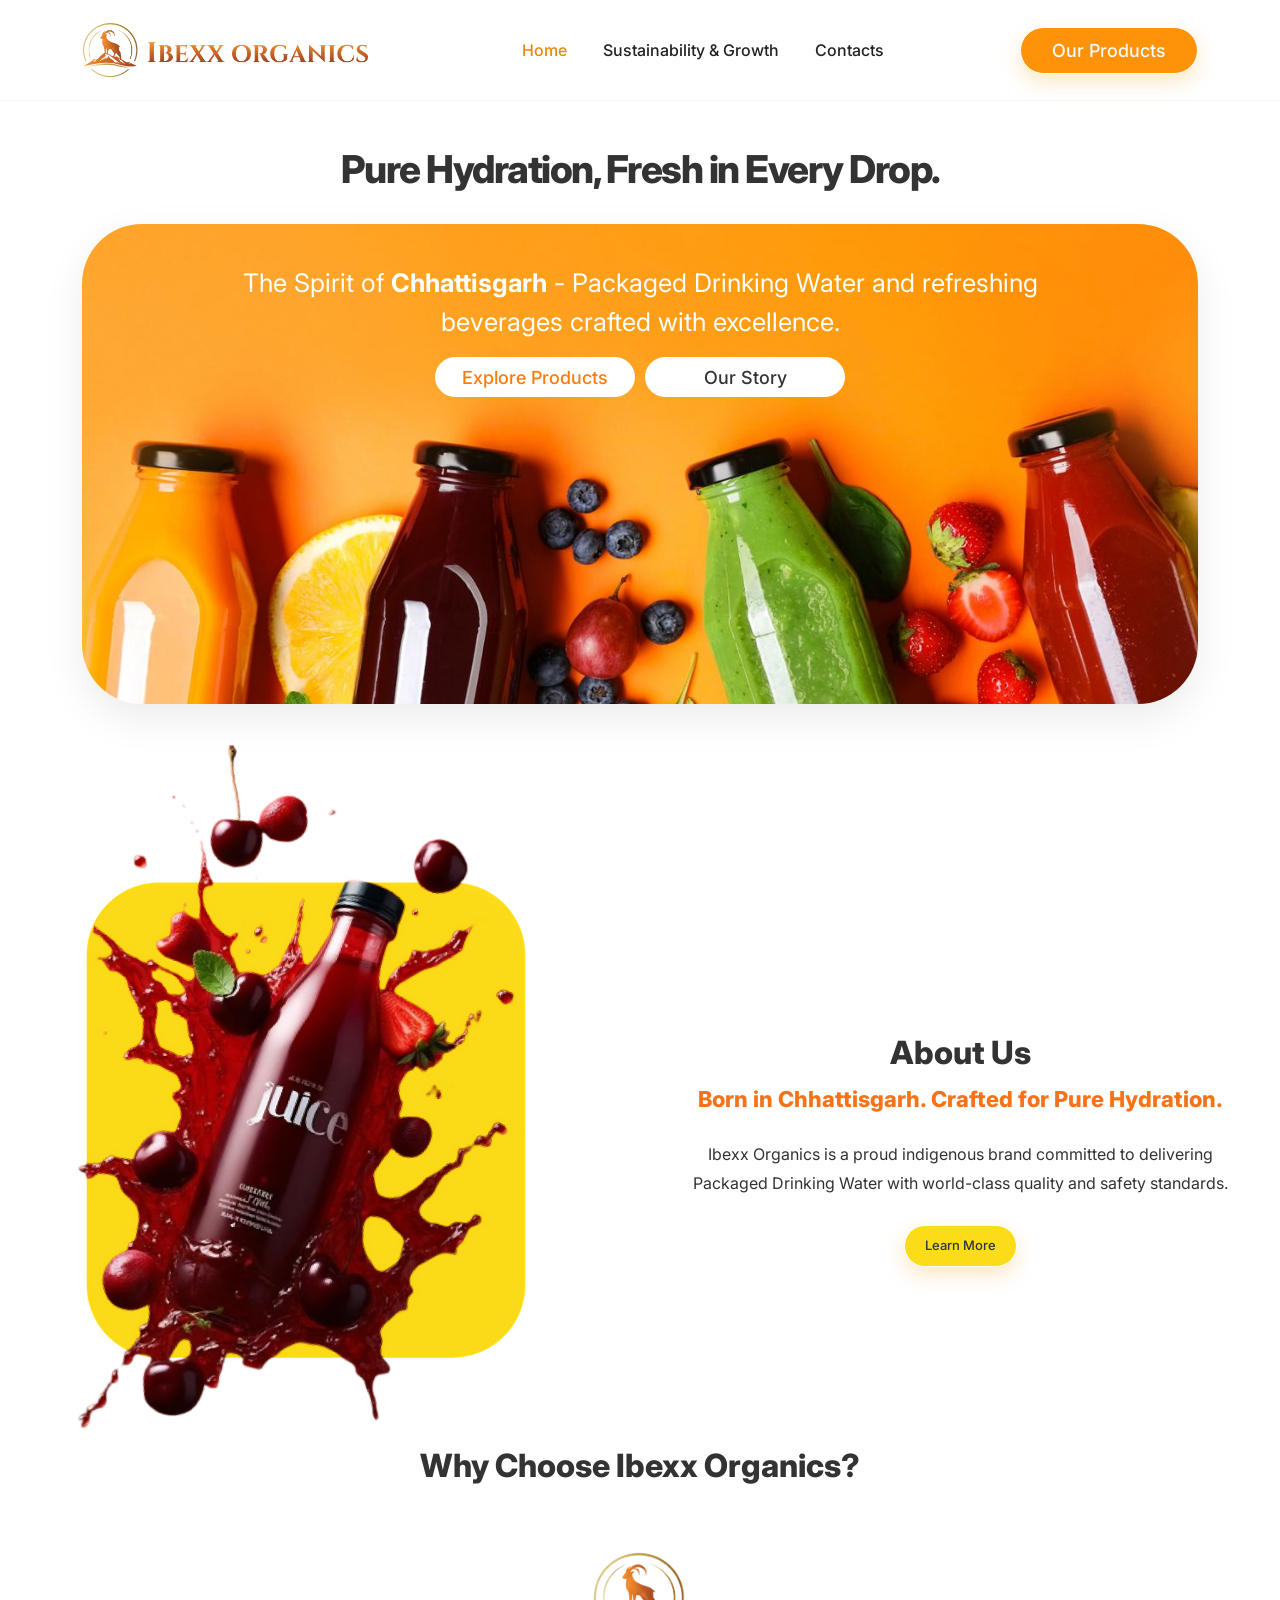
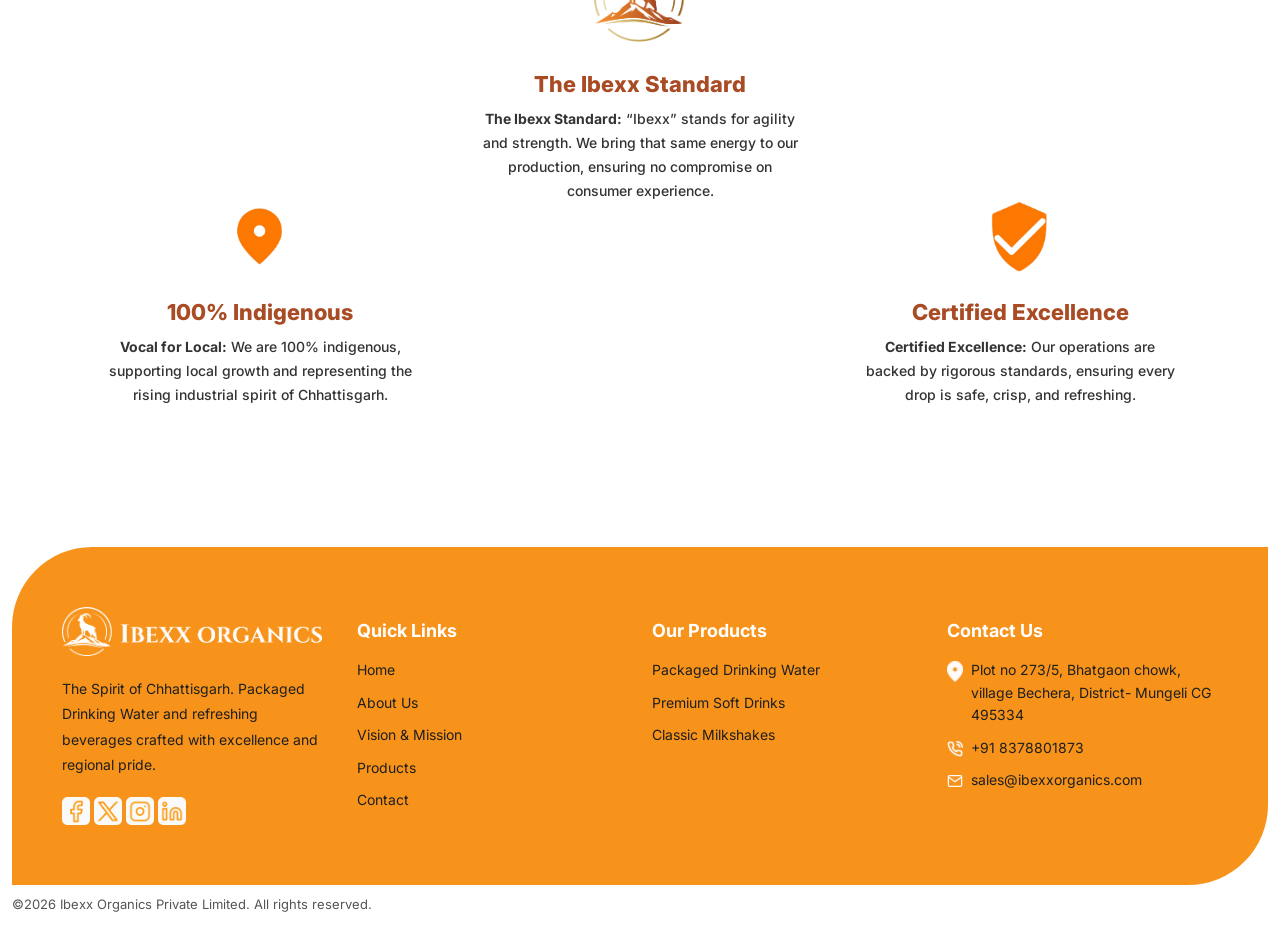
==== commit 8cc0bbee: "New Page added , Final design Ready" ====
--- a/index.html
+++ b/index.html
@@ -5,17 +5,22 @@
   <meta charset="UTF-8" />
   <meta name="viewport" content="width=device-width, initial-scale=1.0" />
 
-  <title>Ibexx Organics | Premium Packaged Drinking Water & Beverages</title>
+  <title>Ibexx Organics | Packaged Drinking Water & Beverages</title>
   <meta name="description"
-    content="Ibexx Organics is a Chhattisgarh-based indigenous brand delivering premium packaged drinking water and refreshing beverages with world-class quality and safety standards." />
+    content="Ibexx Organics is a Chhattisgarh-based indigenous brand delivering Packaged Drinking Water and refreshing beverages with world-class quality and safety standards." />
   <meta name="robots" content="index, follow" />
   <meta name="author" content="Ibexx Organics" />
   <link rel="canonical" href="https://www.ibexxorganics.com/" />
 
+  <!-- Fonts Meta -->
+  <link rel="preconnect" href="https://fonts.googleapis.com">
+  <link rel="preconnect" href="https://fonts.gstatic.com" crossorigin>
+  <link
+    href="https://fonts.googleapis.com/css2?family=Dosis:wght@200..800&family=Josefin+Sans:ital,wght@0,100..700;1,100..700&family=Kaushan+Script&family=Lora:ital,wght@0,400..700;1,400..700&family=Merriweather+Sans:ital,wght@0,300..800;1,300..800&family=Merriweather:ital,opsz,wght@0,18..144,300..900;1,18..144,300..900&family=Nunito+Sans:ital,opsz,wght@0,6..12,200..1000;1,6..12,200..1000&family=Quicksand:wght@300..700&display=swap"
+    rel="stylesheet">
   <!-- Open Graph -->
   <meta property="og:title" content="Ibexx Organics | Pure Hydration, Fresh in Every Drop" />
-  <meta property="og:description"
-    content="Premium packaged drinking water and refreshing beverages crafted with excellence." />
+  <meta property="og:description" content="Packaged Drinking Water and refreshing beverages crafted with excellence." />
   <meta property="og:type" content="website" />
   <meta property="og:url" content="https://www.ibexxorganics.com/" />
   <meta property="og:image" content="https://www.ibexxorganics.com/assets/img/og-banner.jpg" />
@@ -24,14 +29,18 @@
   <meta name="twitter:card" content="summary_large_image" />
   <meta name="twitter:title" content="Ibexx Organics | Pure Hydration, Fresh in Every Drop" />
   <meta name="twitter:description"
-    content="Premium packaged drinking water and refreshing beverages crafted with excellence." />
+    content="Packaged Drinking Water and refreshing beverages crafted with excellence." />
   <meta name="twitter:image" content="https://www.ibexxorganics.com/assets/img/og-banner.jpg" />
 
   <!-- Fonts -->
   <link rel="preconnect" href="https://fonts.googleapis.com">
   <link rel="preconnect" href="https://fonts.gstatic.com" crossorigin>
   <link href="https://fonts.googleapis.com/css2?family=Inter:wght@400;500;600;700;800&display=swap" rel="stylesheet">
-
+  <link rel="preconnect" href="https://fonts.googleapis.com">
+  <link rel="preconnect" href="https://fonts.gstatic.com" crossorigin>
+  <link
+    href="https://fonts.googleapis.com/css2?family=Dosis:wght@200..800&family=Josefin+Sans:ital,wght@0,100..700;1,100..700&family=Kaushan+Script&family=Lora:ital,wght@0,400..700;1,400..700&family=Merriweather+Sans:ital,wght@0,300..800;1,300..800&family=Merriweather:ital,opsz,wght@0,18..144,300..900;1,18..144,300..900&family=Nunito+Sans:ital,opsz,wght@0,6..12,200..1000;1,6..12,200..1000&family=Quicksand:wght@300..700&family=Style+Script&display=swap"
+    rel="stylesheet">
   <!-- Bootstrap -->
   <link href="https://cdn.jsdelivr.net/npm/bootstrap@5.3.3/dist/css/bootstrap.min.css" rel="stylesheet" />
 
@@ -40,6 +49,7 @@
 
   <!-- Custom CSS -->
   <link rel="stylesheet" href="./assets/css/style.css" />
+  <link rel="icon" type="image/x-icon" href="../IbexxOrganics/assets/img/Logo/CircleLogo.png">
 
   <!-- Structured Data -->
   <script type="application/ld+json">
@@ -49,7 +59,7 @@
     "name": "Ibexx Organics",
     "url": "https://www.ibexxorganics.com/",
     "logo": "https://www.ibexxorganics.com/assets/img/logo.png",
-    "description": "Ibexx Organics is a Chhattisgarh-based indigenous brand delivering premium packaged drinking water and refreshing beverages.",
+    "description": "Ibexx Organics is a Chhattisgarh-based indigenous brand delivering Packaged Drinking Water and refreshing beverages.",
     "sameAs": [
       "https://www.instagram.com/",
       "https://www.facebook.com/"
@@ -63,9 +73,8 @@
   <!-- NAVBAR -->
   <nav class="navbar navbar-expand-lg custom-navbar sticky-top">
     <div class="container">
-      <a class="navbar-brand d-flex align-items-center" href="#home">
-        <img src="assets/img/logo.png" alt="Ibexx Organics Logo" class="brand-logo">
-        <span>IBEXX ORGANICS</span>
+      <a class="navbar-brand d-flex align-items-center" href="index.html">
+        <img src="assets/img/Logo/IbexxLogo.png" alt="Ibexx Organics Logo" class="brand-logo">
       </a>
 
       <button class="navbar-toggler border-0 shadow-none" type="button" data-bs-toggle="collapse"
@@ -77,13 +86,14 @@
         <ul class="navbar-nav mx-auto">
           <li class="nav-item"><a class="nav-link active" href="#home">Home</a></li>
           <!-- <li class="nav-item"><a class="nav-link" href="#about">About Us</a></li> -->
-          <li class="nav-item"><a class="nav-link" href="#vision">Sustainability & Growth</a></li>
-          <li class="nav-item"><a class="nav-link" href="#products">Products</a></li>
+          <li class="nav-item"><a class="nav-link" href="Sustainability.html">Sustainability & Growth</a></li>
+          <!-- <li class="nav-item"><a class="nav-link" href="#products">Products</a></li> -->
           <li class="nav-item"><a class="nav-link" href="#contact">Contacts</a></li>
         </ul>
       </div>
 
-      <a href="#products" class="btn custom-btn nav-cta">Our Products</a>
+      <a href="#products" class="btn custom-btn nav-cta"
+        style="color: #fafafa !important;background-color: #FE9309;">Our Products</a>
     </div>
   </nav>
 
@@ -97,13 +107,15 @@
       <div class="hero-box" data-aos="zoom-in" data-aos-delay="100">
         <div class="hero-overlay-content text-center">
           <p>
-            The Spirit of Chhattisgarh - Premium packaged drinking water and
+            The Spirit of <b>Chhattisgarh</b> - Packaged Drinking Water and
             refreshing beverages crafted with excellence.
           </p>
 
           <div class="hero-btn-group">
-            <a href="#products" class="btn custom-btn light-btn">Explore Products</a>
-            <a href="#about" class="btn custom-btn light-btn">Our Story</a>
+            <a href="#products" class="btn custom-btn light-btn"
+              style="color: #FF7A09!important;font-weight: 500;font-size: 18px;">Explore Products</a>
+            <a href="#about" class="btn custom-btn light-btn" style="color: #333333!important;">Our
+              Story</a>
           </div>
         </div>
       </div>
@@ -112,22 +124,26 @@
 
   <!-- ABOUT -->
   <section id="about" class="about-section ">
-    <div class="container">
-      <div class="row align-items-center g-5">
-        <div class="col-lg-6" data-aos="zoom-out-up">
-          <div class="about-img-wrap">
-            <img src="assets/img/Juice_Img.png" alt="Ibexx beverage bottle splash visual" class="about-img">
-          </div>
-        </div>
-
-        <div class="col-lg-6 text-center" data-aos="fade-left">
-          <h5 class="section-mini-title">About Us</h5>
-          <h2 class="about-title">Born in Chhattisgarh.<br>Crafted for Pure Hydration.</h2>
-          <p class="about-text">
-            Ibexx Organics is a proud indigenous brand committed to delivering premium
-            packaged drinking water with world-class quality and safety standards.
-          </p>
-          <a href="#contact" class="btn custom-btn small-btn">Learn More</a>
+    <div class="container" style="max-width: 1490px!important;">
+      <div class="container-fluid" style="max-width: 1490px!important;">
+        <div class="row align-items-center g-5">
+          <div class="col-lg-6" data-aos="zoom-out-up">
+            <div class="about-img-wrap">
+              <img src="assets/img/JuiceImage.png" alt="Ibexx beverage bottle splash visual" class="about-img">
+            </div>
+          </div>
+
+          <div class="col-lg-6 text-center about-content" data-aos="fade-left">
+            <h5 class="section-mini-title">About Us</h5>
+            <h2 class="about-title">Born in Chhattisgarh. Crafted for Pure Hydration.</h2>
+            <p class="about-text">
+              Ibexx Organics is a proud indigenous brand committed to delivering Packaged Drinking Water
+              with
+              world-class quality and safety standards.
+            </p>
+            <a href="about.html" class="btn custom-btn small-btn"
+              style="background-color: #FADC18!important;color:#333333;">Learn More</a>
+          </div>
         </div>
       </div>
     </div>
@@ -178,18 +194,18 @@
   <section id="vision" class="why-section">
     <div class="container text-center">
       <div data-aos="fade-up">
-        <h2 class="section-title">Why Choose Ibexx Organics?</h2>
-      </div>
-
-      <div class="row justify-content-center align-items-start g-4 mt-5">
-        <div class="col-md-4" data-aos="fade-up" data-aos-delay="0">
+        <h2 class="section-mini-title">Why Choose Ibexx Organics?</h2>
+      </div>
+
+      <div class="row justify-content-center align-items-start g-4 mt-3">
+        <div class="col-md-4 pt-custom" data-aos="fade-up" data-aos-delay="0">
           <div class="feature-box">
             <div class="feature-icon">
-              <img src="assets/img/icon-location.png" alt="100 percent indigenous icon">
+              <img src="assets/img/WhyChoose2.png" alt="Certified excellence icon">
             </div>
             <h5>100% Indigenous</h5>
             <p>
-              Vocal for Local: We are 100% indigenous, supporting local growth
+              <b>Vocal for Local:</b> We are 100% indigenous, supporting local growth
               and representing the rising industrial spirit of Chhattisgarh.
             </p>
           </div>
@@ -198,24 +214,24 @@
         <div class="col-md-4" data-aos="fade-up" data-aos-delay="100">
           <div class="feature-box center-box">
             <div class="feature-icon center-logo">
-              <img src="assets/img/ibexx-standard.png" alt="Ibexx Standard">
+              <img src="assets/img/Logo/CircleLogo.png" alt="Ibexx Standard">
             </div>
             <h5>The Ibexx Standard</h5>
             <p>
-              “Ibexx” stands for agility and strength. We bring that same energy
+              <b>The Ibexx Standard:</b> “Ibexx” stands for agility and strength. We bring that same energy
               to our production, ensuring no compromise on consumer experience.
             </p>
           </div>
         </div>
 
-        <div class="col-md-4" data-aos="fade-up" data-aos-delay="200">
+        <div class="col-md-4 pt-custom" data-aos="fade-up" data-aos-delay="200">
           <div class="feature-box">
             <div class="feature-icon">
-              <img src="assets/img/icon-shield.png" alt="Certified excellence icon">
+              <img src="assets/img/WhyChoose1.png" alt="100 percent indigenous icon">
             </div>
             <h5>Certified Excellence</h5>
             <p>
-              Our operations are backed by rigorous standards, ensuring every drop
+              <b>Certified Excellence:</b> Our operations are backed by rigorous standards, ensuring every drop
               is safe, crisp, and refreshing.
             </p>
           </div>
@@ -224,37 +240,62 @@
     </div>
   </section>
 
+  <!-- FOOTER -->
   <footer class="ibexx-footer">
     <div class="container">
+
       <div class="ibexx-footer-box">
-        <div class="row g-4">
-
+        <div class="row footer-row">
+
+          <!-- BRAND -->
           <div class="col-lg-3 col-md-6">
             <div class="footer-brand">
               <div class="footer-logo">
-                <img src="assets/img/logo.png" alt="Ibexx Organics Logo">
-                <span>IBEXX ORGANICS</span>
+                <img src="assets/img/Logo/FooterLogo.png" alt="">
               </div>
+
               <p>
-                The Spirit of Chhattisgarh. Premium packaged drinking water
+                The Spirit of Chhattisgarh. Packaged Drinking Water
                 and refreshing beverages crafted with excellence and regional pride.
               </p>
-            </div>
-          </div>
-
+
+              <div class="footer-social">
+
+                <a href="https://www.facebook.com/IbexxOrganics" target="_blank" style="text-decoration: none;">
+                  <img src="assets/img/Logo/FacebookIcon.png" alt="Facebook">
+                </a>
+
+                <a href="https://x.com/IbexxOrganics" target="_blank" style="text-decoration: none;">
+                  <img src="assets/img/Logo/XboxIcon.png" alt="Twitter">
+                </a>
+
+                <a href="https://www.instagram.com/ibexxorganics/" target="_blank" style="text-decoration: none;">
+                  <img src="assets/img/Logo/InstaIcon.png" alt="Instagram">
+                </a>
+
+                <a href="#">
+                  <img src="assets/img/Logo/LinkdnLogo.png" alt="LinkedIn">
+                </a>
+
+              </div>
+            </div>
+          </div>
+
+          <!-- QUICK LINKS -->
           <div class="col-lg-3 col-md-6">
             <div class="footer-links">
               <h4>Quick Links</h4>
               <ul>
-                <li><a href="#home">Home</a></li>
-                <li><a href="#about">About Us</a></li>
-                <li><a href="#vision">Vision & Mission</a></li>
-                <li><a href="#products">Products</a></li>
+                <li><a href="index.html">Home</a></li>
+                <li><a href="about.html">About Us</a></li>
+                <li><a href="about.html#vision">Vision & Mission</a></li>
+                <li><a href="#">Products</a></li>
                 <li><a href="#contact">Contact</a></li>
               </ul>
             </div>
           </div>
 
+          <!-- PRODUCTS -->
           <div class="col-lg-3 col-md-6">
             <div class="footer-links">
               <h4>Our Products</h4>
@@ -266,33 +307,43 @@
             </div>
           </div>
 
+          <!-- CONTACT -->
           <div class="col-lg-3 col-md-6">
             <div class="footer-contact">
               <h4>Contact Us</h4>
               <ul>
                 <li>
-                  <span class="footer-icon">📍</span>
-                  Plot no 273/5, Bhatgaon chowk, village Bechera,<br>
+                  <span class="footer-icon">
+                    <img src="./assets/img/Icons/icon.png" alt="">
+                  </span>
+                  Plot no 273/5, Bhatgaon chowk, village Bechera,
                   District- Mungeli CG 495334
                 </li>
+
                 <li>
-                  <span class="footer-icon">📞</span>
-                  <a href="tel:+918378801070">+91 837 880 1070</a>
+                  <span class="footer-icon">
+                    <img src="./assets/img/Icons/Phone.png" alt="">
+                  </span>
+                  <a href="#">+91 8378801873</a>
                 </li>
+
                 <li>
-                  <span class="footer-icon">✉</span>
-                  <a href="mailto:sales@ibexxorganics.com">sales@ibexxorganics.com</a>
+                  <span class="footer-icon">
+                    <img src="./assets/img/Icons/Mail.png" alt="">
+                  </span>
+                  <a href="sales@ibexxorganics.com">sales@ibexxorganics.com</a>
                 </li>
               </ul>
             </div>
           </div>
-
-        </div>
-      </div>
-
+        </div>
+      </div>
+
+      <!-- BOTTOM -->
       <div class="footer-bottom">
-        <p>2026 Ibexx Organics Private Limited. All rights reserved.</p>
-      </div>
+        <p>©2026 Ibexx Organics Private Limited. All rights reserved.</p>
+      </div>
+
     </div>
   </footer>
   <script src="https://cdn.jsdelivr.net/npm/bootstrap@5.3.3/dist/js/bootstrap.bundle.min.js"></script>
--- a/assets/css/style.css
+++ b/assets/css/style.css
@@ -22,7 +22,7 @@
 }
 
 body {
-    background: var(--bg);
+    background: var(--white);
     color: var(--text);
     font-family: 'Inter', sans-serif;
     overflow-x: hidden;
@@ -45,8 +45,8 @@
 }
 
 .brand-logo {
-    width: 42px;
-    height: 42px;
+    width: 287px;
+    height: 54px;
     object-fit: contain;
 }
 
@@ -56,7 +56,7 @@
 
 .navbar-nav .nav-link {
     color: #222 !important;
-    font-size: 14px;
+    font-size: 16px;
     font-weight: 500;
     transition: 0.3s ease;
     padding: 8px 14px !important;
@@ -69,12 +69,12 @@
 
 .custom-btn {
     background: var(--primary);
-    color: #fff;
+    color: #FF7A09;
     border: 1px solid #fff;
     border-radius: 999px;
     padding: 12px 24px;
-    font-weight: 700;
-    font-size: 14px;
+    font-weight: 500;
+    font-size: 18px;
     text-decoration: none;
     display: inline-flex;
     align-items: center;
@@ -83,6 +83,7 @@
     box-shadow: 0 8px 20px rgba(246, 163, 26, 0.25);
 }
 
+
 .custom-btn:hover {
     background: var(--primary-dark);
     color: #fff;
@@ -107,6 +108,8 @@
 
 .nav-cta {
     white-space: nowrap;
+    width: 178px;
+    height: 47px;
 }
 
 /* HERO */
@@ -121,6 +124,8 @@
     max-width: 980px;
     margin: 0 auto 34px;
     letter-spacing: -1.5px;
+    font-family: inter, sans-serif;
+    color: #333333;
 }
 
 .hero-box {
@@ -141,7 +146,7 @@
     content: "";
     position: absolute;
     inset: 0;
-    background: linear-gradient(180deg, rgba(246, 163, 26, 0.55) 0%, rgba(246, 163, 26, 0.20) 35%, rgba(0, 0, 0, 0.08) 100%);
+    /* background: linear-gradient(180deg, rgba(246, 163, 26, 0.55) 0%, rgba(246, 163, 26, 0.20) 35%, rgba(0, 0, 0, 0.08) 100%); */
     z-index: 1;
 }
 
@@ -154,10 +159,12 @@
 }
 
 .hero-overlay-content p {
-    font-size: clamp(14px, 2vw, 26px);
+    font-size: clamp(20px, 2vw, 26px);
     line-height: 1.5;
-    font-weight: 600;
+    font-weight: 400;
     margin-bottom: 16px;
+    font: size 20px, !important;
+    ;
 }
 
 .hero-btn-group {
@@ -179,61 +186,218 @@
 
 /* ABOUT */
 .about-section {
-    padding: 90px 0 70px;
-
+    padding: 0 0 0;
+    margin-top: -60px;
+    position: relative;
+    z-index: 2;
 }
 
 .about-img-wrap {
     display: flex;
-    justify-content: center;
+    justify-content: flex-start;
+    align-items: flex-start;
+    background-color: transparent !important;
+    margin-bottom: -30px;
+    margin-right: 40px;
+}
+
+.small-btn {
+    background-color: #FADC18 !important;
+    color: #333333;
     align-items: center;
-    background-color: transparent !important;
+    text-align: center;
+
 }
 
 .about-img {
     width: 100%;
-    max-width: 460px;
+    max-width: 660px;
     border-radius: 36px;
     object-fit: cover;
-    /* box-shadow: var(--shadow-soft); */
-
-}
-
+    margin-right: 0;
+}
+
+/* Section Title */
 .section-mini-title {
-    font-size: 20px;
-    font-weight: 700;
+    font-size: 32px;
+    font-weight: 800;
     margin-bottom: 14px;
-    color: #111;
+    color: #333333;
 }
 
 .about-title {
-    font-size: clamp(26px, 4vw, 40px);
     line-height: 1.15;
     font-weight: 800;
-    color: var(--primary);
+    color: #FA7218;
     margin-bottom: 20px;
+    font-size: 22px !important;
 }
 
 .about-text {
-    font-size: 18px;
+    font-size: 21px;
     line-height: 1.8;
-    color: #222;
-    max-width: 360px;
-    margin: 0 auto 26px;
-}
-
-.text-lg-start .about-text {
-    margin-left: 0;
-    margin-right: 0;
-}
-
-/* SECTION TITLE */
-.section-title {
-    font-size: clamp(30px, 4vw, 52px);
-    font-weight: 800;
-    line-height: 1.15;
-    letter-spacing: -1px;
-    margin-bottom: 0;
+    color: #333333;
+    max-width: 620px;
+    margin: 28px;
+}
+
+.about-content {
+    margin-top: 0;
+}
+
+@media (min-width: 992px) {
+    .about-content {
+        margin-top: 200px;
+    }
+}
+
+/* Mobile and Tablet Adjustments */
+@media (max-width: 1200px) {
+    .about-img-wrap {
+        justify-content: center;
+        margin-right: 0;
+    }
+
+    .about-img {
+        max-width: 500px;
+        margin-right: auto;
+        margin-left: auto;
+    }
+
+    .about-title {
+        font-size: 20px !important;
+        margin-right: 0% !important;
+    }
+
+    .about-text {
+        font-size: 18px;
+    }
+
+    .section-mini-title {
+        font-size: 38px;
+    }
+
+    .about-col-lg-6.text-center {
+        margin-top: 0% !important;
+        padding-left: 10%;
+    }
+}
+
+/* For Tablets and Below (portrait) */
+@media (max-width: 991px) {
+    .about-section {
+        padding-top: 50px;
+    }
+
+    .about-col-lg-6.text-center {
+        margin-top: 0% !important;
+    }
+
+    .about-img-wrap {
+        display: block;
+        margin-bottom: 20px;
+        text-align: center;
+    }
+
+    .about-img {
+        max-width: 100%;
+        margin: 0 auto;
+        margin-bottom: 20px;
+    }
+
+    .section-mini-title {
+        font-size: 38px;
+    }
+
+    .about-title {
+        font-size: 22px;
+        margin-right: 0;
+    }
+
+    .about-text {
+        font-size: 16px;
+        line-height: 1.6;
+        margin: 20px;
+    }
+}
+
+/* For Mobile Devices */
+@media (max-width: 767px) {
+    .about-section {
+        padding-top: 40px;
+    }
+
+    .about-col-lg-6.text-center {
+        margin-top: 0% !important;
+    }
+
+    .about-img-wrap {
+        display: block;
+        text-align: center;
+        margin: 0;
+    }
+
+    .about-img {
+        max-width: 100%;
+        height: auto;
+        margin: 0 auto;
+    }
+
+    .section-mini-title {
+        font-size: 28px;
+        margin: 0;
+        margin-bottom: 20px;
+    }
+
+    .about-title {
+        font-size: 20px;
+        margin-right: 0;
+    }
+
+    .about-text {
+        font-size: 14px;
+        line-height: 1.5;
+        margin: 20px;
+    }
+
+    .about-btn {
+        font-size: 12px;
+        padding: 8px 16px;
+    }
+}
+
+/* Small Mobile Devices */
+@media (max-width: 576px) {
+    .about-section {
+        padding-top: 30px;
+    }
+
+    .about-col-lg-6.text-center {
+        margin-top: 0% !important;
+    }
+
+    .about-img-wrap {
+        margin: 0;
+    }
+
+    .about-img {
+        width: 80%;
+        margin: 0 auto;
+    }
+
+    .about-title {
+        font-size: 18px;
+    }
+
+    .about-text {
+        font-size: 14px;
+        margin: 15px;
+    }
+
+    .about-btn {
+        font-size: 12px;
+        padding: 8px 16px;
+    }
 }
 
 /* PRODUCTS */
@@ -283,13 +447,16 @@
     padding: 30px 0 90px;
 }
 
+/* Feature Box */
 .feature-box {
     padding: 18px 18px 10px;
     background: transparent;
     border-radius: 24px;
     min-height: 100%;
-}
-
+    text-align: center;
+}
+
+/* Icons */
 .feature-icon {
     width: 88px;
     height: 88px;
@@ -305,71 +472,125 @@
     object-fit: contain;
 }
 
+/* Center Logo Bigger */
 .center-logo {
     width: 110px;
     height: 110px;
 }
 
+/* Text */
 .feature-box h5 {
     font-size: 22px;
     font-weight: 800;
     margin-bottom: 10px;
-    color: #b16c18;
+    color: #A94B24;
 }
 
 .feature-box p {
-    max-width: 310px;
     margin: 0 auto;
-    color: #222;
-    font-size: 15px;
+    color: #333333;
+    font-size: 16px;
     line-height: 1.7;
-}
-
+    font-weight: 500;
+}
+
+/* ========================= */
+/* CUSTOM OFFSET (SIDE BOXES) */
+/* ========================= */
+
+/* Mobile (default) */
+.pt-custom {
+    padding-top: 0;
+}
+
+/* Tablet */
+@media (min-width: 768px) and (max-width: 991px) {
+    .pt-custom {
+        padding-top: 120px;
+    }
+}
+
+/* Desktop */
+@media (min-width: 992px) {
+    .pt-custom {
+        padding-top: 250px;
+    }
+}
+
+/* FOOTER */
 .ibexx-footer {
     padding: 40px 0 20px;
 }
 
+/* CONTAINER WIDTH CONTROL */
+.ibexx-footer .container {
+    max-width: 1400px;
+}
+
+/* MAIN BOX */
 .ibexx-footer-box {
-    background: #f59d0c;
-    border-radius: 34px;
-    padding: 38px 28px 34px;
-    color: #fff;
-}
-
+    background: #f7931a;
+    padding: 60px 50px;
+    border-top-left-radius: 80px;
+    border-bottom-right-radius: 80px;
+}
+
+/* ROW ALIGNMENT (IMPORTANT) */
+.footer-row {
+    display: flex;
+    flex-wrap: wrap;
+    align-items: flex-start;
+    /* SAME LEVEL ALIGNMENT */
+}
+
+/* BRAND */
+.footer-brand {
+    display: flex;
+    flex-direction: column;
+}
+
+/* LOGO */
 .footer-logo {
-    gap: 10px;
-    margin-bottom: 18px;
+    margin-bottom: 20px;
 }
 
 .footer-logo img {
-    width: 42px;
-    height: 42px;
-    object-fit: contain;
-}
-
-.footer-logo span {
-    font-size: 18px;
-    font-weight: 700;
-    color: #fff;
-    letter-spacing: 0.3px;
-}
-
+    width: 260px;
+    display: block;
+}
+
+/* TEXT */
 .footer-brand p {
     font-size: 14px;
     line-height: 1.8;
-    margin: 0;
-    max-width: 230px;
-    color: #fff;
-}
-
+    max-width: 260px;
+    margin-bottom: 20px;
+    color: #1f1f1f;
+}
+
+/* SOCIAL */
+.footer-social img {
+    width: 28px;
+    cursor: pointer;
+}
+
+/* HEADINGS */
 .footer-links h4,
 .footer-contact h4 {
     font-size: 18px;
     font-weight: 700;
     margin-bottom: 18px;
+    margin-top: 13px;
     color: #fff;
 }
 
+/* REMOVE EXTRA GAP */
+.footer-links,
+.footer-contact {
+    margin-top: 0;
+}
+
+/* LIST */
 .footer-links ul,
 .footer-contact ul {
     list-style: none;
@@ -379,151 +600,86 @@
 
 .footer-links ul li,
 .footer-contact ul li {
-    margin-bottom: 12px;
+    margin-bottom: 10px;
     font-size: 14px;
-    line-height: 1.7;
-    color: #fff;
-}
-
+    line-height: 1.6;
+    color: #1f1f1f;
+}
+
+/* LINKS */
 .footer-links ul li a,
 .footer-contact ul li a {
     text-decoration: none;
-    color: #fff;
-    transition: 0.3s ease;
-}
-
-.footer-links ul li a:hover,
-.footer-contact ul li a:hover {
-    color: #222;
-}
-
-.footer-icon {
-    display: inline-block;
-    width: 20px;
-    margin-right: 6px;
-}
-
-.footer-bottom {
-    padding-top: 14px;
-    padding-left: 14px;
-}
-
-.footer-bottom p {
-    margin: 0;
-    font-size: 13px;
-    color: #111;
-    font-weight: 500;
-}
-
-.ibexx-footer {
-    padding: 40px 0 18px;
-}
-
-.ibexx-footer .container {
-    max-width: 1400px;
-}
-
-.ibexx-footer-box {
-    background: #f6a10a;
-    padding: 34px 28px 30px;
-    color: #fff;
-
-    /* Important for same shape */
-    border-top-left-radius: 34px;
-    border-top-right-radius: 0;
-    border-bottom-right-radius: 34px;
-    border-bottom-left-radius: 0;
-}
-
-.footer-logo {
-    display: flex;
-    align-items: center;
-    gap: 8px;
-    margin-bottom: 18px;
-}
-
-.footer-logo img {
-    width: 34px;
-    height: 34px;
-    object-fit: contain;
-}
-
-.footer-logo span {
-    color: #fff;
-    font-size: 16px;
-    font-weight: 700;
-    letter-spacing: 0.2px;
-    line-height: 1;
-}
-
-.footer-brand p {
-    margin: 0;
-    max-width: 210px;
-    font-size: 14px;
-    line-height: 1.8;
-    color: #fff;
-    font-weight: 500;
-}
-
-.footer-links h4,
-.footer-contact h4 {
-    font-size: 18px;
-    font-weight: 700;
-    color: #fff;
-    margin-bottom: 16px;
-}
-
-.footer-links ul,
-.footer-contact ul {
-    list-style: none;
-    padding: 0;
-    margin: 0;
-}
-
-.footer-links ul li,
-.footer-contact ul li {
-    margin-bottom: 8px;
-    font-size: 16px;
-    line-height: 1.7;
-    color: #fff;
-    font-weight: 500;
-}
-
-.footer-links ul li a,
-.footer-contact ul li a {
-    color: #fff;
-    text-decoration: none;
-    transition: 0.3s ease;
-}
-
-.footer-links ul li a:hover,
-.footer-contact ul li a:hover {
     color: #1f1f1f;
 }
 
+/* CONTACT ALIGN */
 .footer-contact ul li {
     display: flex;
-    align-items: flex-start;
     gap: 8px;
 }
 
-.footer-icon {
-    min-width: 16px;
-    line-height: 1.6;
+.footer-icon img {
+    width: 16px;
+}
+
+/* BOTTOM */
+.footer-bottom {
+    margin-top: 10px;
+}
+
+.footer-bottom p {
     font-size: 13px;
-}
-
-.footer-bottom {
-    padding: 10px 12px 0;
-}
-
-.footer-bottom p {
-    margin: 0;
-    font-size: 15px;
-    color: #222;
-    font-weight: 500;
-    text-align: center;
-    align-items: center;
+    color: #555;
+}
+
+/* ======================= */
+/* RESPONSIVE */
+/* ======================= */
+
+/* TABLET */
+@media (max-width: 991px) {
+
+    .ibexx-footer-box {
+        padding: 40px 30px;
+        border-radius: 40px;
+    }
+
+    .footer-logo img {
+        width: 200px;
+    }
+}
+
+/* MOBILE */
+@media (max-width: 767px) {
+
+    .ibexx-footer-box {
+        text-align: left;
+        padding: 30px 20px;
+        border-radius: 24px;
+    }
+
+    .footer-logo {
+        display: flex;
+        justify-content: center;
+    }
+
+    .footer-brand p {
+        /* margin: 0 auto 20px; */
+    }
+
+    .footer-social {
+        justify-content: left;
+    }
+
+    .footer-contact ul li {
+        justify-content: left;
+        text-align: left;
+    }
+
+    .footer-bottom p {
+        text-align: center;
+    }
 }
 
 /* RESPONSIVE */
@@ -580,8 +736,8 @@
 
 @media (max-width: 767px) {
     .brand-logo {
-        width: 36px;
-        height: 36px;
+        width: 250px;
+        height: 56px;
     }
 
     .navbar-brand span {
@@ -605,28 +761,30 @@
     .custom-btn {
         width: 100%;
         max-width: 220px;
-    }
-
-    .about-title {
-        margin-bottom: 16px;
-    }
-
-    .about-text {
-        font-size: 16px;
-    }
-
-    .product-img {
-        height: 220px;
-    }
-
-    .feature-box p {
-        font-size: 14px;
-    }
-
-    .contact-box {
-        padding: 36px 18px;
-    }
-}
+        font-size: 14px !important;
+    }
+}
+
+.about-title {
+    margin-bottom: 16px;
+}
+
+.about-text {
+    font-size: 16px;
+}
+
+.product-img {
+    height: 220px;
+}
+
+.feature-box p {
+    font-size: 14px;
+}
+
+.contact-box {
+    padding: 36px 18px;
+}
+
 
 @media (max-width: 575px) {
     .hero-section {
@@ -696,4 +854,47 @@
         padding: 10px 4px 0;
         text-align: center;
     }
+}
+
+/**************************************SUSTAOINABILITY**********************************************/
+.ibx-vision-section {
+    padding: 48px 0 40px;
+    background: #f6f6f6;
+}
+
+.ibx-vision-box::after {
+    content: "";
+    position: absolute;
+    inset: 0;
+    backdrop-filter: blur(4px);
+}
+
+.ibx-vision-content {
+    position: relative;
+    z-index: 2;
+    max-width: 860px;
+    margin: auto;
+}
+
+.ibx-vision-top {
+    margin-bottom: 45px;
+}
+
+.ibx-vision-bottom {
+    margin-top: 20px;
+}
+
+.ibx-vision-bottom h3 {
+    font-size: 20px;
+    font-weight: 800;
+    color: #2e2e2e;
+    margin-bottom: 25px;
+    font-family: 'Merriweather Sans', sans-serif;
+}
+
+.ibx-vision-content p {
+    font-size: 16px;
+    line-height: 1.8;
+    color: #4b4b4b;
+    font-family: inter, sans-serif;
 }
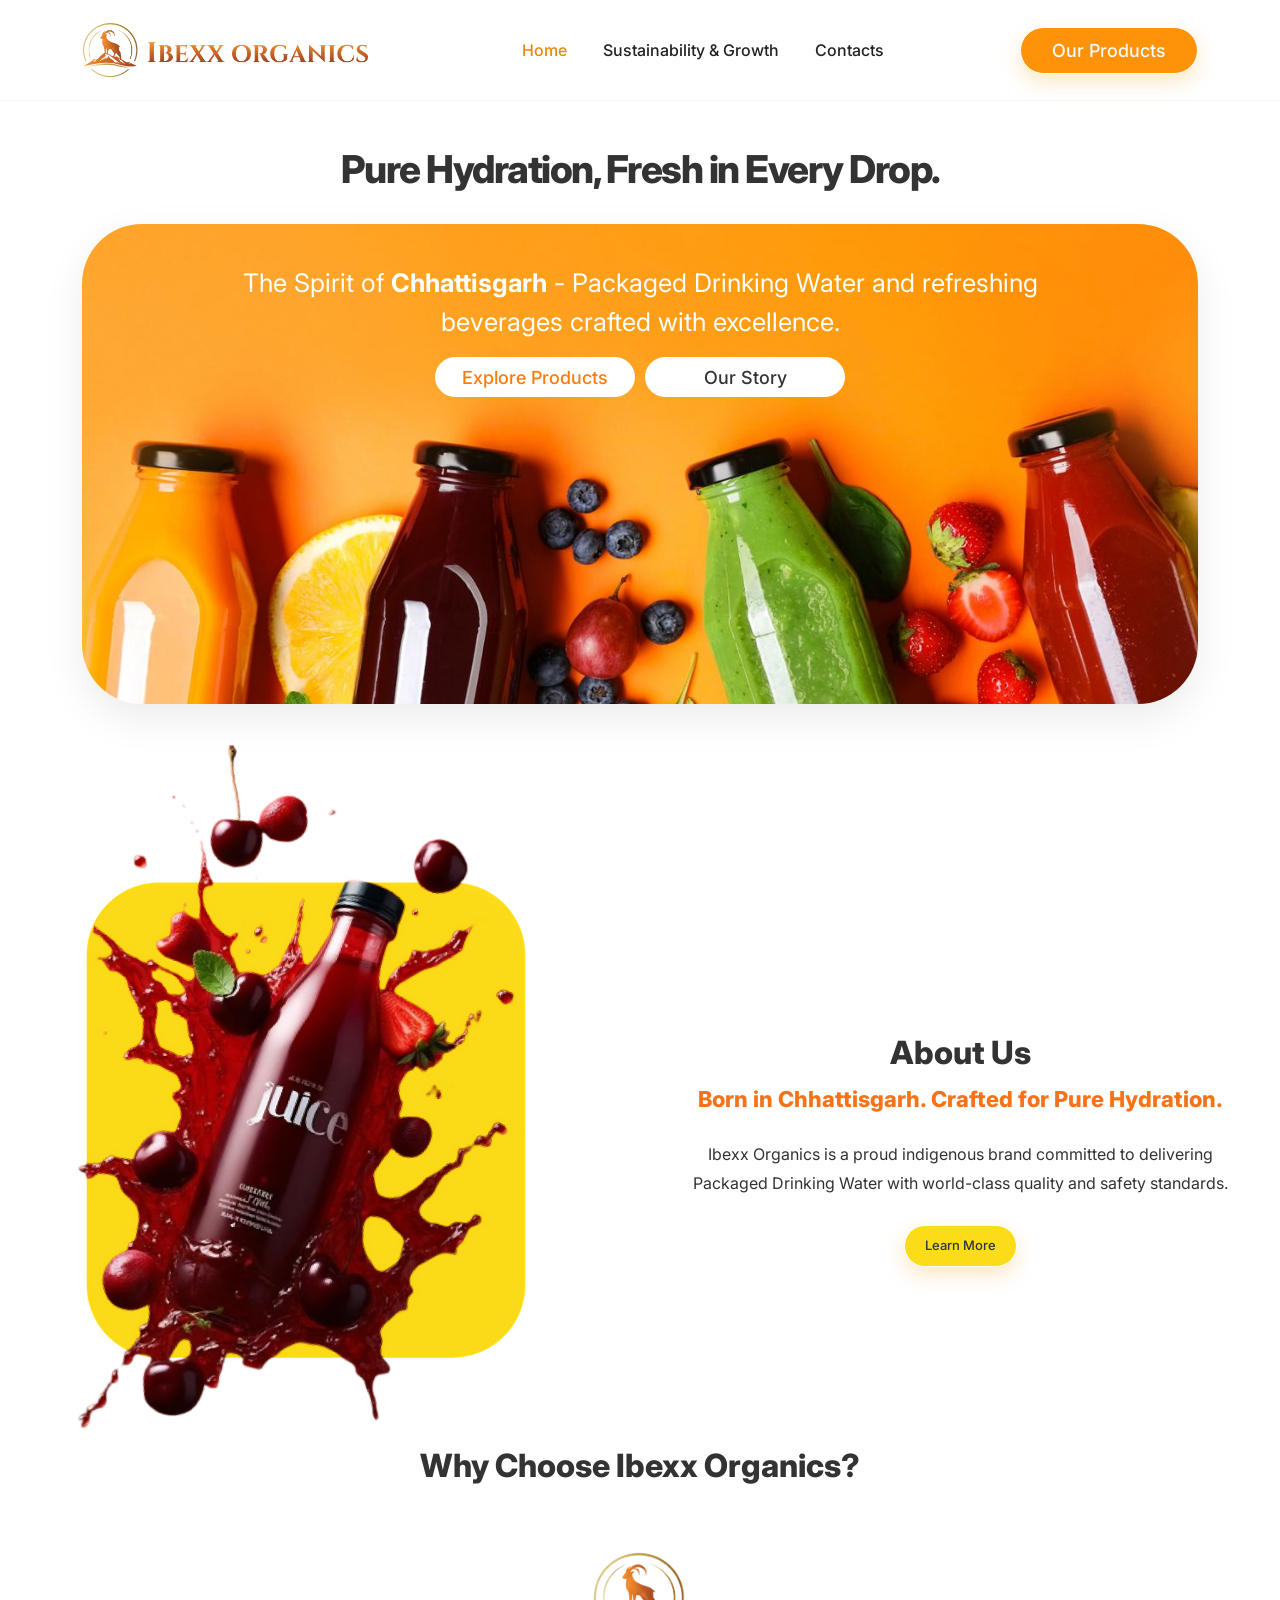
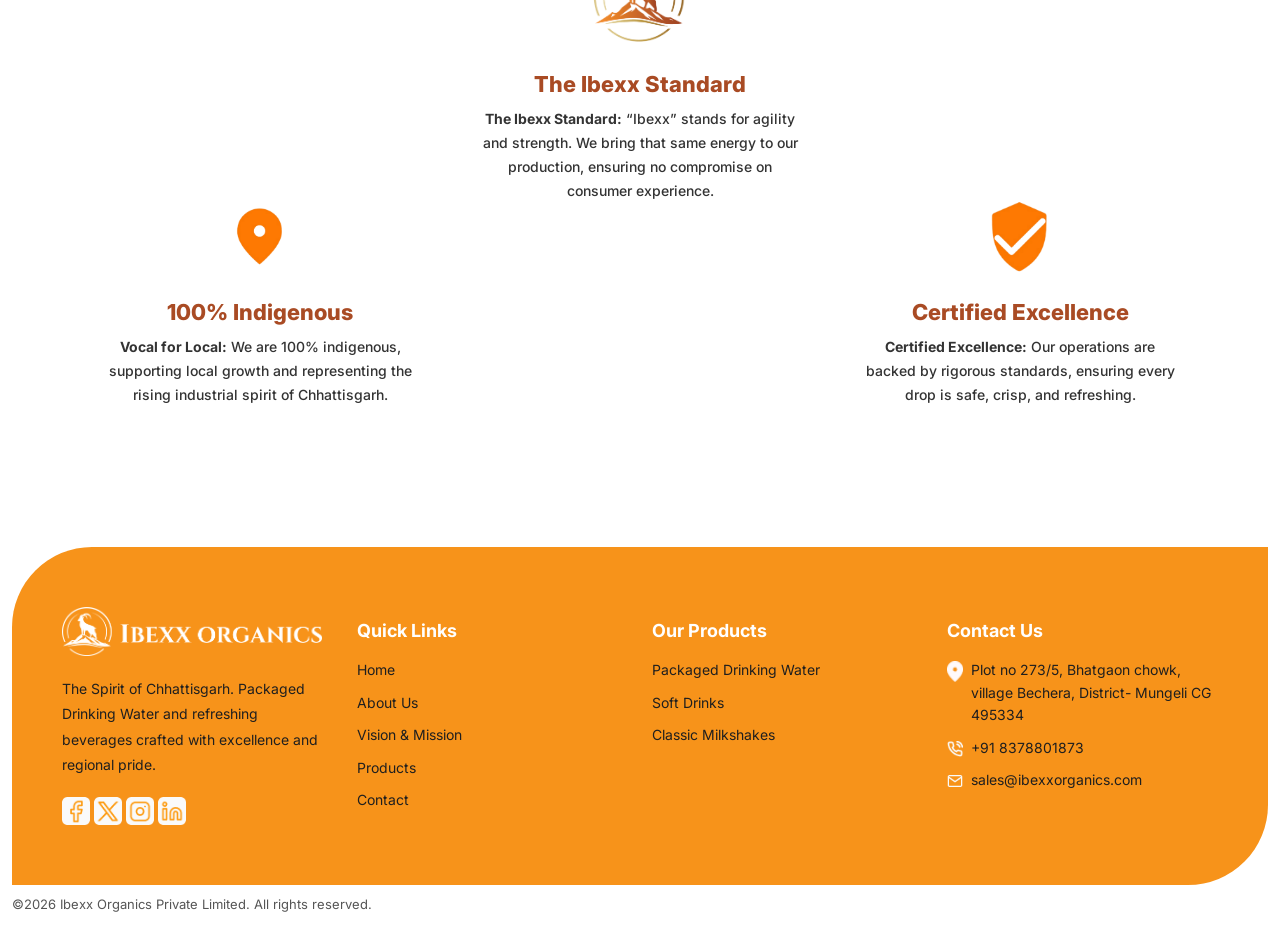
==== commit b52e621f: "Premium word removed from everywhere" ====
--- a/index.html
+++ b/index.html
@@ -162,7 +162,7 @@
             <img src="assets/img/product-1.png" alt="Orange beverage by Ibexx Organics" class="product-img">
             <div class="product-content">
               <h5>Orange Drink</h5>
-              <p>Refreshing citrus flavor with premium quality packaging.</p>
+              <p>Refreshing citrus flavor with   quality packaging.</p>
             </div>
           </div>
         </div>
@@ -301,7 +301,7 @@
               <h4>Our Products</h4>
               <ul>
                 <li><a href="#">Packaged Drinking Water</a></li>
-                <li><a href="#">Premium Soft Drinks</a></li>
+                <li><a href="#">  Soft Drinks</a></li>
                 <li><a href="#">Classic Milkshakes</a></li>
               </ul>
             </div>
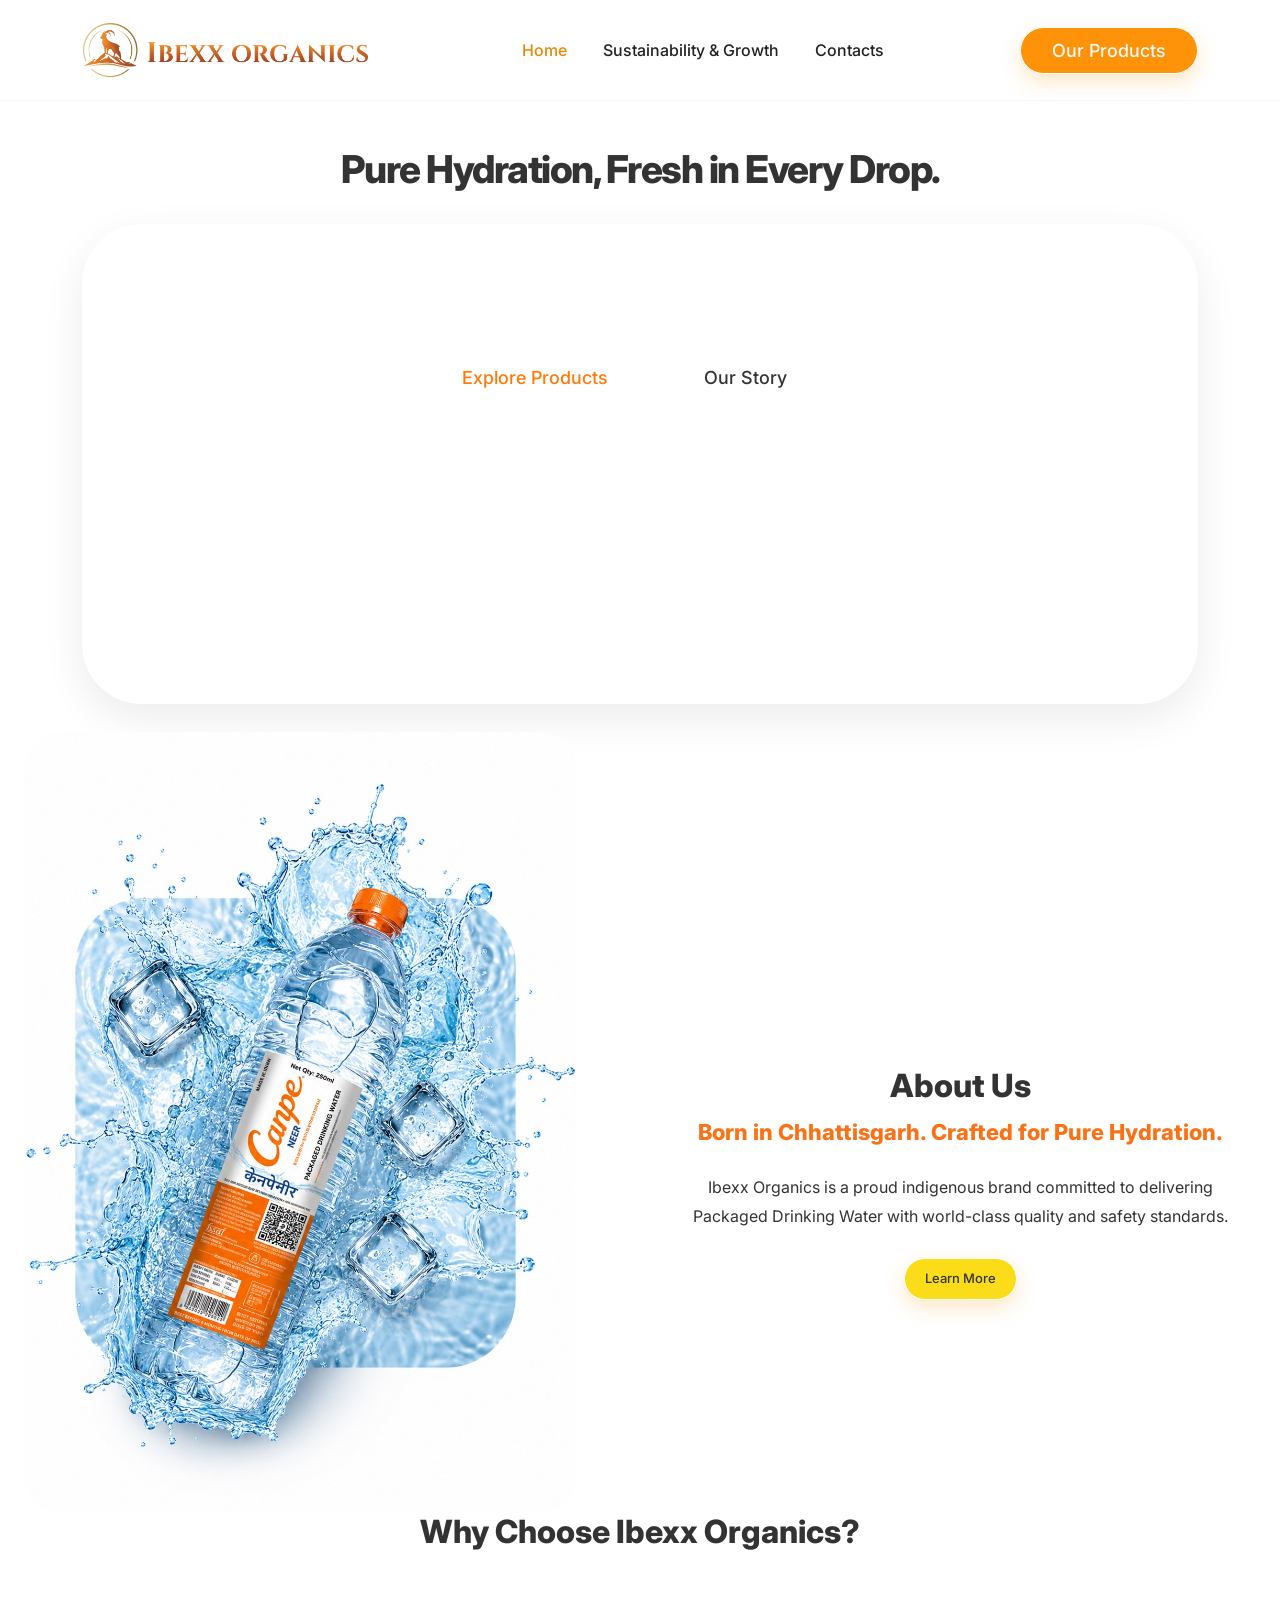
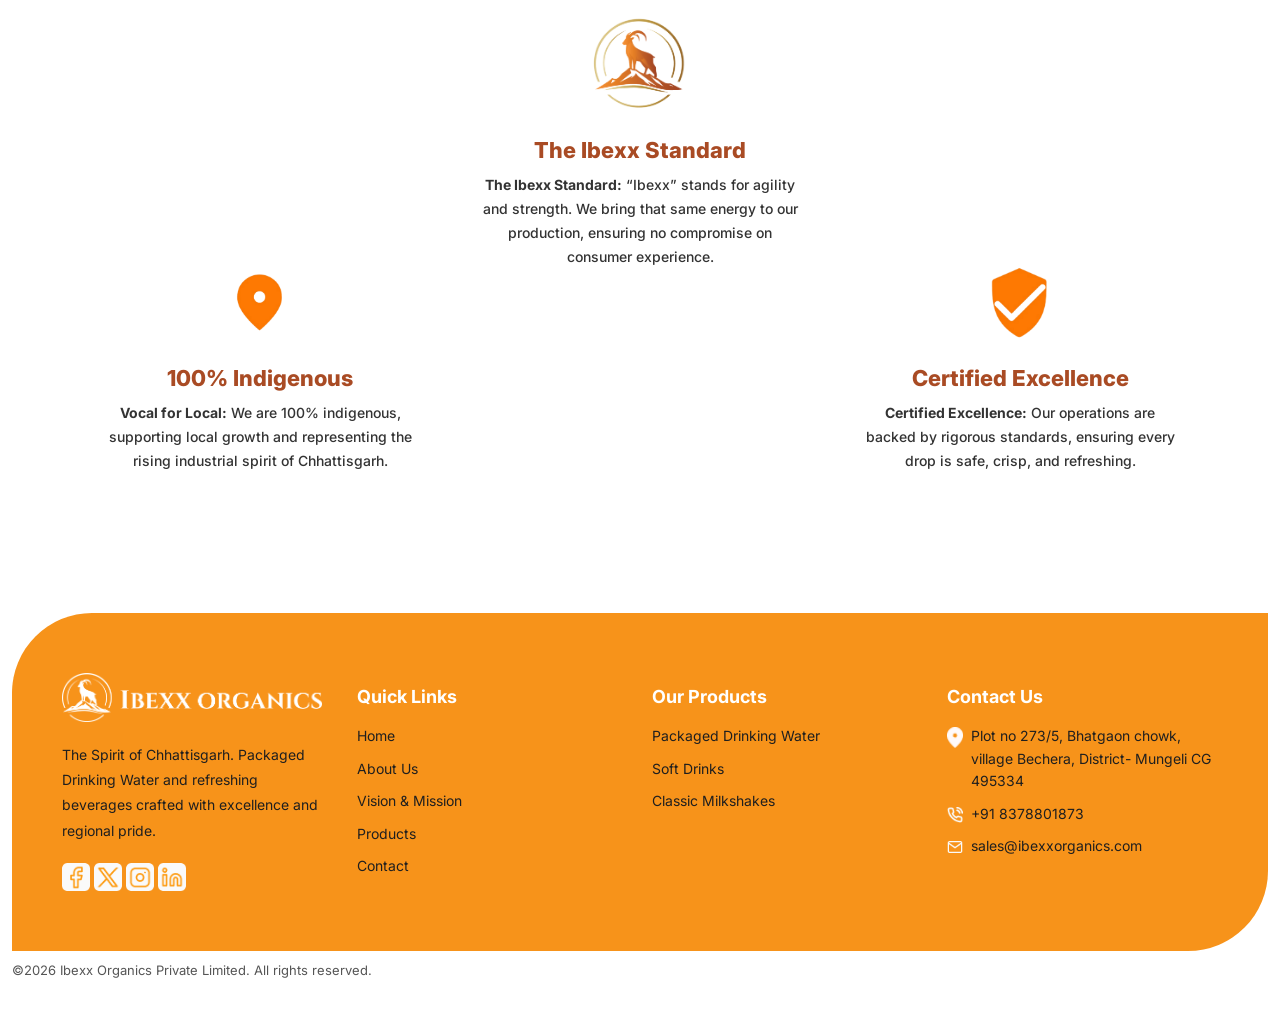
==== commit 772505a9: "changes" ====
--- a/index.html
+++ b/index.html
@@ -129,7 +129,7 @@
         <div class="row align-items-center g-5">
           <div class="col-lg-6" data-aos="zoom-out-up">
             <div class="about-img-wrap">
-              <img src="assets/img/JuiceImage.png" alt="Ibexx beverage bottle splash visual" class="about-img">
+              <img src="assets/img/banner/Bottle-IMG.jpeg" alt="Ibexx beverage bottle splash visual" class="about-img">
             </div>
           </div>
 
@@ -245,7 +245,7 @@
     <div class="container">
 
       <div class="ibexx-footer-box">
-        <div class="row footer-row">
+        <div class="row footer-row justify-content-between">
 
           <!-- BRAND -->
           <div class="col-lg-3 col-md-6">
@@ -301,7 +301,7 @@
               <h4>Our Products</h4>
               <ul>
                 <li><a href="#">Packaged Drinking Water</a></li>
-                <li><a href="#">  Soft Drinks</a></li>
+                <li><a href="#"> Soft Drinks</a></li>
                 <li><a href="#">Classic Milkshakes</a></li>
               </ul>
             </div>
--- a/assets/css/style.css
+++ b/assets/css/style.css
@@ -131,7 +131,7 @@
 .hero-box {
     min-height: 480px;
     border-radius: 60px;
-    background: url('../img/banner/Bannerpng.png') no-repeat center center;
+    background: url('../img/banner/bottle.jpg.jpeg') no-repeat center center;
     background-size: cover;
     position: relative;
     overflow: hidden;
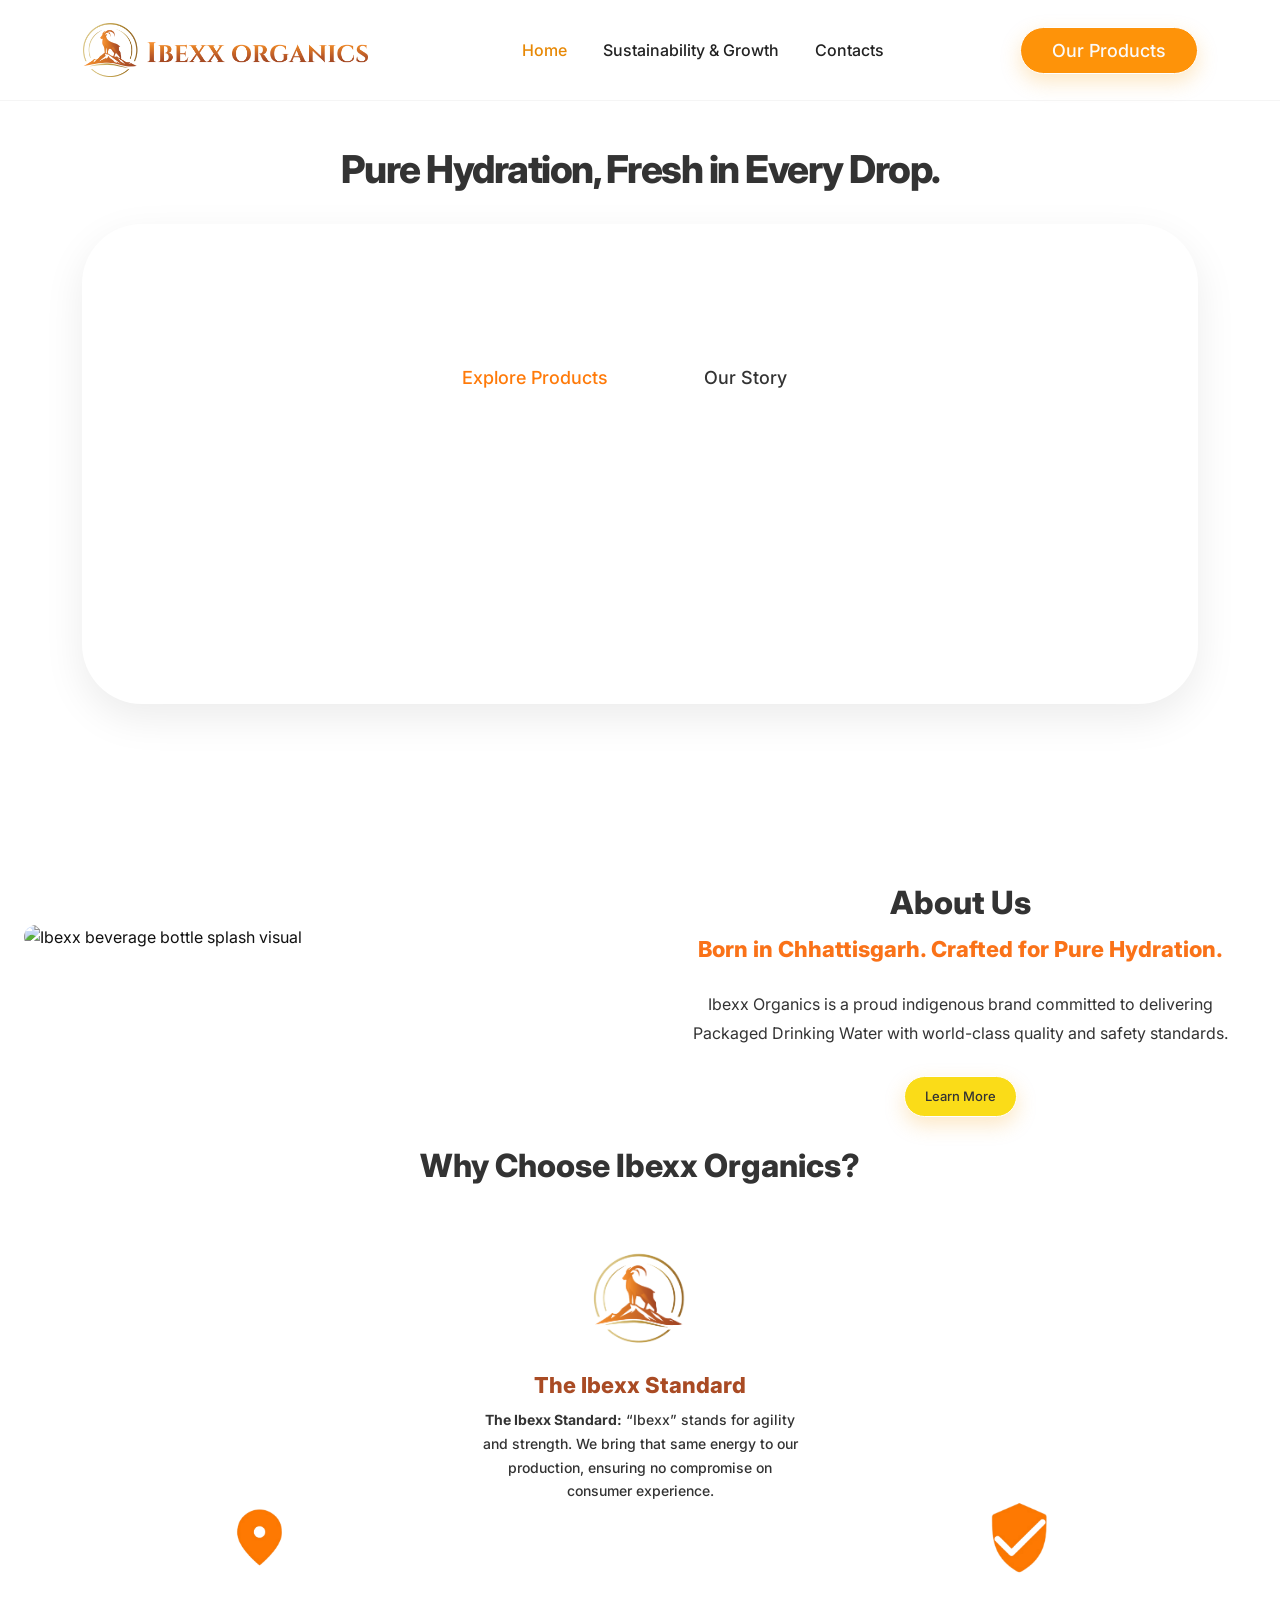
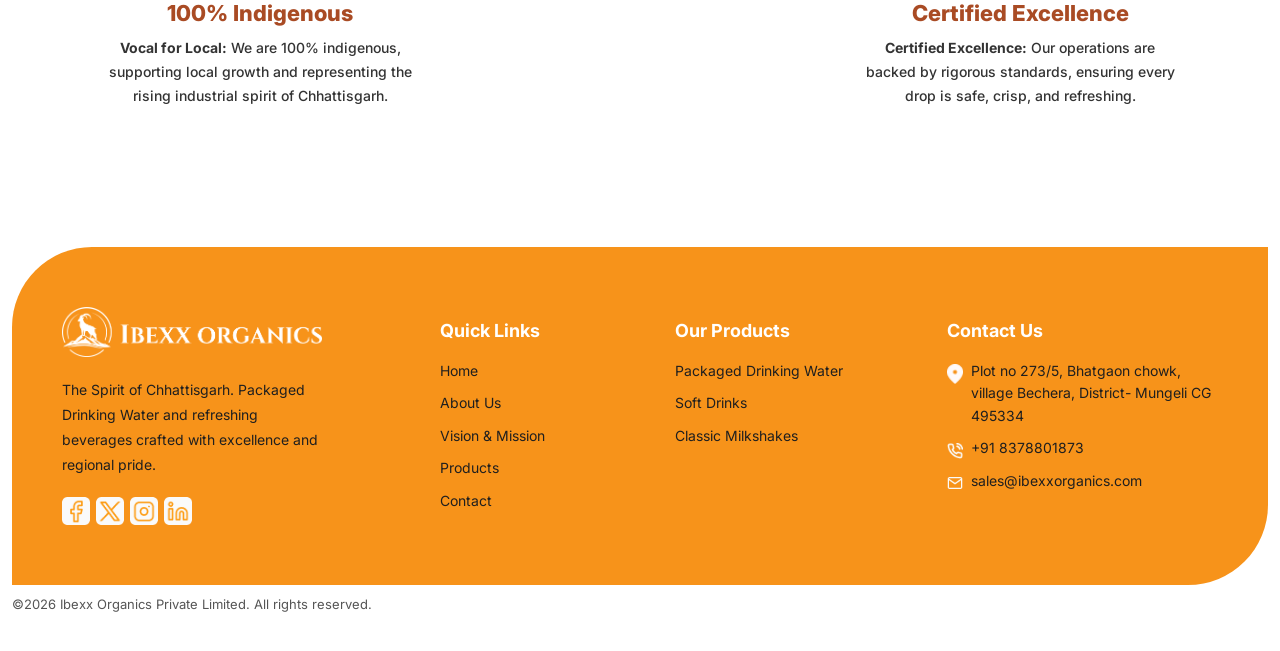
==== commit 32152b48: "footer fixed, Image fixed" ====
--- a/index.html
+++ b/index.html
@@ -90,10 +90,11 @@
           <!-- <li class="nav-item"><a class="nav-link" href="#products">Products</a></li> -->
           <li class="nav-item"><a class="nav-link" href="#contact">Contacts</a></li>
         </ul>
-      </div>
-
-      <a href="#products" class="btn custom-btn nav-cta"
+              <a href="#products" class="btn custom-btn nav-cta"
         style="color: #fafafa !important;background-color: #FE9309;">Our Products</a>
+      </div>
+
+
     </div>
   </nav>
 
@@ -129,7 +130,7 @@
         <div class="row align-items-center g-5">
           <div class="col-lg-6" data-aos="zoom-out-up">
             <div class="about-img-wrap">
-              <img src="assets/img/banner/Bottle-IMG.jpeg" alt="Ibexx beverage bottle splash visual" class="about-img">
+              <img src="assets/img/Bottle-IMG.png" alt="Ibexx beverage bottle splash visual" class="about-img">
             </div>
           </div>
 
--- a/assets/css/style.css
+++ b/assets/css/style.css
@@ -28,7 +28,9 @@
     overflow-x: hidden;
 }
 
-/* NAVBAR */
+/* =========================
+   NAVBAR
+========================= */
 .custom-navbar {
     background: rgba(255, 255, 255, 0.92);
     backdrop-filter: blur(10px);
@@ -67,6 +69,51 @@
     color: var(--primary) !important;
 }
 
+.nav-cta {
+    white-space: nowrap;
+    width: 178px;
+    height: 47px;
+}
+
+/* Navbar Responsive */
+@media (max-width: 1199px) {
+    .nav-cta {
+        display: none;
+    }
+}
+
+@media (max-width: 991px) {
+    .custom-navbar {
+        padding: 14px 0;
+    }
+
+    .navbar-collapse {
+        background: #fff;
+        margin-top: 14px;
+        border-radius: 18px;
+        padding: 14px;
+        box-shadow: 0 12px 30px rgba(0, 0, 0, 0.08);
+    }
+
+    .navbar-nav {
+        gap: 2px;
+    }
+}
+
+@media (max-width: 767px) {
+    .brand-logo {
+        width: 250px;
+        height: 56px;
+    }
+
+    .navbar-brand span {
+        font-size: 13px;
+    }
+}
+
+/* =========================
+   BUTTONS
+========================= */
 .custom-btn {
     background: var(--primary);
     color: #FF7A09;
@@ -83,7 +130,6 @@
     box-shadow: 0 8px 20px rgba(246, 163, 26, 0.25);
 }
 
-
 .custom-btn:hover {
     background: var(--primary-dark);
     color: #fff;
@@ -104,15 +150,39 @@
 .small-btn {
     padding: 10px 20px;
     font-size: 13px;
-}
-
-.nav-cta {
-    white-space: nowrap;
-    width: 178px;
-    height: 47px;
-}
-
-/* HERO */
+    background-color: #FADC18 !important;
+    color: #333333;
+    align-items: center;
+    text-align: center;
+}
+
+@media (max-width: 767px) {
+    .custom-btn {
+        width: auto;
+        max-width: fit-content;
+        font-size: 13px !important;
+        padding: 10px 22px;
+    }
+
+    .nav-cta {
+        display: inline-flex;
+        width: auto;
+        height: auto;
+        margin-top: 10px;
+    }
+}
+@media (max-width: 767px) {
+    .navbar .container {
+        align-items: center;
+    }
+
+    .navbar-brand {
+        flex: 1;
+    }
+}
+/* =========================
+   HERO SECTION
+========================= */
 .hero-section {
     padding: 48px 0 40px;
 }
@@ -146,7 +216,6 @@
     content: "";
     position: absolute;
     inset: 0;
-    /* background: linear-gradient(180deg, rgba(246, 163, 26, 0.55) 0%, rgba(246, 163, 26, 0.20) 35%, rgba(0, 0, 0, 0.08) 100%); */
     z-index: 1;
 }
 
@@ -163,8 +232,6 @@
     line-height: 1.5;
     font-weight: 400;
     margin-bottom: 16px;
-    font: size 20px, !important;
-    ;
 }
 
 .hero-btn-group {
@@ -172,19 +239,61 @@
     justify-content: center;
     gap: 10px;
     flex-wrap: wrap;
-    /* margin-top: -4px;
-    margin-left: -4px; */
 }
 
 .hero-btn-group .btn {
     flex: 1;
     max-width: 200px;
     max-height: 40px;
-    /* optional limit */
     text-align: center;
 }
 
-/* ABOUT */
+/* Hero Responsive */
+@media (max-width: 991px) {
+    .hero-section {
+        padding-top: 34px;
+    }
+
+    .hero-box {
+        min-height: 390px;
+        border-radius: 30px;
+        padding: 30px 18px;
+    }
+}
+
+@media (max-width: 767px) {
+    .hero-header h1 {
+        margin-bottom: 24px;
+    }
+
+    .hero-box {
+        min-height: 320px;
+        border-radius: 24px;
+    }
+
+    .hero-overlay-content p {
+        font-size: 16px;
+        line-height: 1.65;
+    }
+}
+
+@media (max-width: 575px) {
+    .hero-section {
+        padding-top: 26px;
+    }
+
+    .hero-box {
+        min-height: 280px;
+    }
+
+    .hero-btn-group {
+        gap: 10px;
+    }
+}
+
+/* =========================
+   ABOUT SECTION
+========================= */
 .about-section {
     padding: 0 0 0;
     margin-top: -60px;
@@ -194,19 +303,19 @@
 
 .about-img-wrap {
     display: flex;
-    justify-content: flex-start;
-    align-items: flex-start;
+    justify-content: center;
+    align-items: center;
     background-color: transparent !important;
     margin-bottom: -30px;
-    margin-right: 40px;
-}
-
-.small-btn {
-    background-color: #FADC18 !important;
-    color: #333333;
-    align-items: center;
-    text-align: center;
-
+    margin-right: 20px;
+    height: 100%;
+    width: 100%;
+}
+
+.about-img-wrap img {
+    width: 100%;
+    max-width: 650px;
+    height: auto;
 }
 
 .about-img {
@@ -217,7 +326,10 @@
     margin-right: 0;
 }
 
-/* Section Title */
+.about-content {
+    margin-top: 0;
+}
+
 .section-mini-title {
     font-size: 32px;
     font-weight: 800;
@@ -229,29 +341,25 @@
     line-height: 1.15;
     font-weight: 800;
     color: #FA7218;
-    margin-bottom: 20px;
+    margin-bottom: 16px;
     font-size: 22px !important;
 }
 
 .about-text {
-    font-size: 21px;
+    font-size: 16px;
     line-height: 1.8;
     color: #333333;
     max-width: 620px;
     margin: 28px;
 }
 
-.about-content {
-    margin-top: 0;
-}
-
+/* About Responsive */
 @media (min-width: 992px) {
     .about-content {
         margin-top: 200px;
     }
 }
 
-/* Mobile and Tablet Adjustments */
 @media (max-width: 1200px) {
     .about-img-wrap {
         justify-content: center;
@@ -283,10 +391,10 @@
     }
 }
 
-/* For Tablets and Below (portrait) */
 @media (max-width: 991px) {
     .about-section {
-        padding-top: 50px;
+        padding-top: 65px;
+        padding-bottom: 65px;
     }
 
     .about-col-lg-6.text-center {
@@ -300,9 +408,8 @@
     }
 
     .about-img {
-        max-width: 100%;
-        margin: 0 auto;
-        margin-bottom: 20px;
+        max-width: 360px;
+        margin: 0 auto 20px;
     }
 
     .section-mini-title {
@@ -319,12 +426,17 @@
         line-height: 1.6;
         margin: 20px;
     }
-}
-
-/* For Mobile Devices */
+
+    .text-lg-start .about-text {
+        margin-left: auto;
+        margin-right: auto;
+    }
+}
+
 @media (max-width: 767px) {
     .about-section {
-        padding-top: 40px;
+        padding-top: 65px;
+        padding-bottom: 65px;
     }
 
     .about-col-lg-6.text-center {
@@ -345,8 +457,7 @@
 
     .section-mini-title {
         font-size: 28px;
-        margin: 0;
-        margin-bottom: 20px;
+        margin: 0 0 20px;
     }
 
     .about-title {
@@ -366,7 +477,6 @@
     }
 }
 
-/* Small Mobile Devices */
 @media (max-width: 576px) {
     .about-section {
         padding-top: 30px;
@@ -382,6 +492,8 @@
 
     .about-img {
         width: 80%;
+        max-width: 100%;
+        border-radius: 26px;
         margin: 0 auto;
     }
 
@@ -400,7 +512,9 @@
     }
 }
 
-/* PRODUCTS */
+/* =========================
+   PRODUCTS SECTION
+========================= */
 .products-section {
     padding: 80px 0 90px;
 }
@@ -420,7 +534,7 @@
 
 .product-img {
     width: 100%;
-    height: 270px;
+    height: 220px;
     object-fit: cover;
     background: var(--lime);
 }
@@ -442,12 +556,31 @@
     margin-bottom: 0;
 }
 
-/* WHY CHOOSE */
+/* Products Responsive */
+@media (max-width: 991px) {
+    .products-section {
+        padding-top: 65px;
+        padding-bottom: 65px;
+    }
+}
+
+@media (max-width: 575px) {
+    .product-card {
+        border-radius: 24px;
+    }
+
+    .product-img {
+        height: 200px;
+    }
+}
+
+/* =========================
+   WHY CHOOSE SECTION
+========================= */
 .why-section {
     padding: 30px 0 90px;
 }
 
-/* Feature Box */
 .feature-box {
     padding: 18px 18px 10px;
     background: transparent;
@@ -456,7 +589,6 @@
     text-align: center;
 }
 
-/* Icons */
 .feature-icon {
     width: 88px;
     height: 88px;
@@ -472,13 +604,11 @@
     object-fit: contain;
 }
 
-/* Center Logo Bigger */
 .center-logo {
     width: 110px;
     height: 110px;
 }
 
-/* Text */
 .feature-box h5 {
     font-size: 22px;
     font-weight: 800;
@@ -489,45 +619,60 @@
 .feature-box p {
     margin: 0 auto;
     color: #333333;
-    font-size: 16px;
+    font-size: 14px;
     line-height: 1.7;
     font-weight: 500;
 }
 
-/* ========================= */
-/* CUSTOM OFFSET (SIDE BOXES) */
-/* ========================= */
-
-/* Mobile (default) */
 .pt-custom {
     padding-top: 0;
 }
 
-/* Tablet */
+/* Why Choose Responsive */
 @media (min-width: 768px) and (max-width: 991px) {
     .pt-custom {
         padding-top: 120px;
     }
 }
 
-/* Desktop */
 @media (min-width: 992px) {
     .pt-custom {
         padding-top: 250px;
     }
 }
 
-/* FOOTER */
+@media (max-width: 991px) {
+    .why-section {
+        padding-top: 65px;
+        padding-bottom: 65px;
+    }
+}
+
+/* =========================
+   CONTACT SECTION
+========================= */
+.contact-box {
+    padding: 36px 18px;
+}
+
+@media (max-width: 991px) {
+    .contact-section {
+        padding-top: 65px;
+        padding-bottom: 65px;
+    }
+}
+
+/* =========================
+   FOOTER
+========================= */
 .ibexx-footer {
     padding: 40px 0 20px;
 }
 
-/* CONTAINER WIDTH CONTROL */
 .ibexx-footer .container {
     max-width: 1400px;
 }
 
-/* MAIN BOX */
 .ibexx-footer-box {
     background: #f7931a;
     padding: 60px 50px;
@@ -535,21 +680,17 @@
     border-bottom-right-radius: 80px;
 }
 
-/* ROW ALIGNMENT (IMPORTANT) */
 .footer-row {
     display: flex;
     flex-wrap: wrap;
     align-items: flex-start;
-    /* SAME LEVEL ALIGNMENT */
-}
-
-/* BRAND */
+}
+
 .footer-brand {
     display: flex;
     flex-direction: column;
 }
 
-/* LOGO */
 .footer-logo {
     margin-bottom: 20px;
 }
@@ -559,7 +700,6 @@
     display: block;
 }
 
-/* TEXT */
 .footer-brand p {
     font-size: 14px;
     line-height: 1.8;
@@ -568,29 +708,31 @@
     color: #1f1f1f;
 }
 
-/* SOCIAL */
+.footer-social {
+    display: flex;
+    gap: 6px;
+    justify-content: flex-start;
+}
+
 .footer-social img {
     width: 28px;
     cursor: pointer;
 }
 
-/* HEADINGS */
+.footer-links,
+.footer-contact {
+    margin-top: 0;
+}
+
 .footer-links h4,
 .footer-contact h4 {
     font-size: 18px;
     font-weight: 700;
+    margin-top: 13px;
     margin-bottom: 18px;
-    margin-top: 13px;
     color: #fff;
 }
 
-/* REMOVE EXTRA GAP */
-.footer-links,
-.footer-contact {
-    margin-top: 0;
-}
-
-/* LIST */
 .footer-links ul,
 .footer-contact ul {
     list-style: none;
@@ -606,24 +748,23 @@
     color: #1f1f1f;
 }
 
-/* LINKS */
 .footer-links ul li a,
 .footer-contact ul li a {
     text-decoration: none;
     color: #1f1f1f;
 }
 
-/* CONTACT ALIGN */
 .footer-contact ul li {
     display: flex;
     gap: 8px;
+    align-items: flex-start;
 }
 
 .footer-icon img {
     width: 16px;
-}
-
-/* BOTTOM */
+    margin-top: 3px;
+}
+
 .footer-bottom {
     margin-top: 10px;
 }
@@ -633,209 +774,58 @@
     color: #555;
 }
 
-/* ======================= */
-/* RESPONSIVE */
-/* ======================= */
-
-/* TABLET */
+/* Footer Responsive */
+@media (min-width: 992px) {
+    .footer-row>.col-lg-3:nth-child(2) {
+        padding-left: 95px;
+    }
+
+    .footer-row>.col-lg-3:nth-child(3) {
+        padding-left: 35px;
+    }
+}
+
 @media (max-width: 991px) {
-
     .ibexx-footer-box {
         padding: 40px 30px;
         border-radius: 40px;
     }
 
     .footer-logo img {
-        width: 200px;
-    }
-}
-
-/* MOBILE */
-@media (max-width: 767px) {
-
-    .ibexx-footer-box {
-        text-align: left;
-        padding: 30px 20px;
-        border-radius: 24px;
-    }
-
-    .footer-logo {
-        display: flex;
-        justify-content: center;
-    }
-
-    .footer-brand p {
-        /* margin: 0 auto 20px; */
-    }
-
-    .footer-social {
-        justify-content: left;
-    }
-
-    .footer-contact ul li {
-        justify-content: left;
-        text-align: left;
-    }
-
-    .footer-bottom p {
-        text-align: center;
-    }
-}
-
-/* RESPONSIVE */
-@media (max-width: 1199px) {
-    .nav-cta {
-        display: none;
-    }
-}
-
-@media (max-width: 991px) {
-    .custom-navbar {
-        padding: 14px 0;
-    }
-
-    .navbar-collapse {
-        background: #fff;
-        margin-top: 14px;
-        border-radius: 18px;
-        padding: 14px;
-        box-shadow: 0 12px 30px rgba(0, 0, 0, 0.08);
-    }
-
-    .navbar-nav {
-        gap: 2px;
-    }
-
-    .hero-section {
-        padding-top: 34px;
-    }
-
-    .hero-box {
-        min-height: 390px;
-        border-radius: 30px;
-        padding: 30px 18px;
-    }
-
-    .about-section,
-    .products-section,
-    .why-section,
-    .contact-section {
-        padding-top: 65px;
-        padding-bottom: 65px;
-    }
-
-    .about-img {
-        max-width: 360px;
-    }
-
-    .text-lg-start .about-text {
-        margin-left: auto;
-        margin-right: auto;
-    }
-}
-
-@media (max-width: 767px) {
-    .brand-logo {
-        width: 250px;
-        height: 56px;
-    }
-
-    .navbar-brand span {
-        font-size: 13px;
-    }
-
-    .hero-header h1 {
-        margin-bottom: 24px;
-    }
-
-    .hero-box {
-        min-height: 320px;
-        border-radius: 24px;
-    }
-
-    .hero-overlay-content p {
-        font-size: 16px;
-        line-height: 1.65;
-    }
-
-    .custom-btn {
-        width: 100%;
-        max-width: 220px;
-        font-size: 14px !important;
-    }
-}
-
-.about-title {
-    margin-bottom: 16px;
-}
-
-.about-text {
-    font-size: 16px;
-}
-
-.product-img {
-    height: 220px;
-}
-
-.feature-box p {
-    font-size: 14px;
-}
-
-.contact-box {
-    padding: 36px 18px;
-}
-
-
-@media (max-width: 575px) {
-    .hero-section {
-        padding-top: 26px;
-    }
-
-    .hero-box {
-        min-height: 280px;
-    }
-
-    .hero-btn-group {
-        gap: 10px;
-    }
-
-    .about-img {
-        max-width: 100%;
-        border-radius: 26px;
-    }
-
-    .product-card {
-        border-radius: 24px;
-    }
-
-    .product-img {
-        height: 200px;
-    }
-}
-
-/* tablet */
-@media (max-width: 991px) {
-    .ibexx-footer-box {
-        padding: 28px 22px 24px;
-    }
-}
-
-/* mobile */
+        width: 220px;
+    }
+
+    .footer-row>.col-lg-3 {
+        margin-bottom: 25px;
+    }
+
+    .footer-row>.col-lg-3:nth-child(2),
+    .footer-row>.col-lg-3:nth-child(3) {
+        padding-left: 12px;
+    }
+}
+
 @media (max-width: 767px) {
     .ibexx-footer {
         padding: 28px 0 16px;
     }
 
     .ibexx-footer-box {
+        text-align: left;
+        padding: 24px 18px 20px;
         border-top-left-radius: 24px;
         border-top-right-radius: 0;
         border-bottom-right-radius: 24px;
         border-bottom-left-radius: 0;
-        padding: 24px 18px 20px;
-    }
-
-    .footer-logo span {
-        font-size: 14px;
+    }
+
+    .footer-logo {
+        display: block;
+        justify-content: flex-start;
+    }
+
+    .footer-logo img {
+        width: 190px;
     }
 
     .footer-brand p,
@@ -850,13 +840,33 @@
         margin-bottom: 12px;
     }
 
+    .footer-social {
+        justify-content: flex-start;
+        margin-bottom: 14px;
+    }
+
+    .footer-contact ul li {
+        justify-content: flex-start;
+        text-align: left;
+    }
+
+    .footer-row>div {
+        margin-bottom: 18px;
+    }
+
     .footer-bottom {
         padding: 10px 4px 0;
-        text-align: center;
-    }
-}
-
-/**************************************SUSTAOINABILITY**********************************************/
+    }
+
+    .footer-bottom p {
+        text-align: left;
+        font-size: 12px;
+    }
+}
+
+/* =========================
+   SUSTAINABILITY / VISION PAGE
+========================= */
 .ibx-vision-section {
     padding: 48px 0 40px;
     background: #f6f6f6;
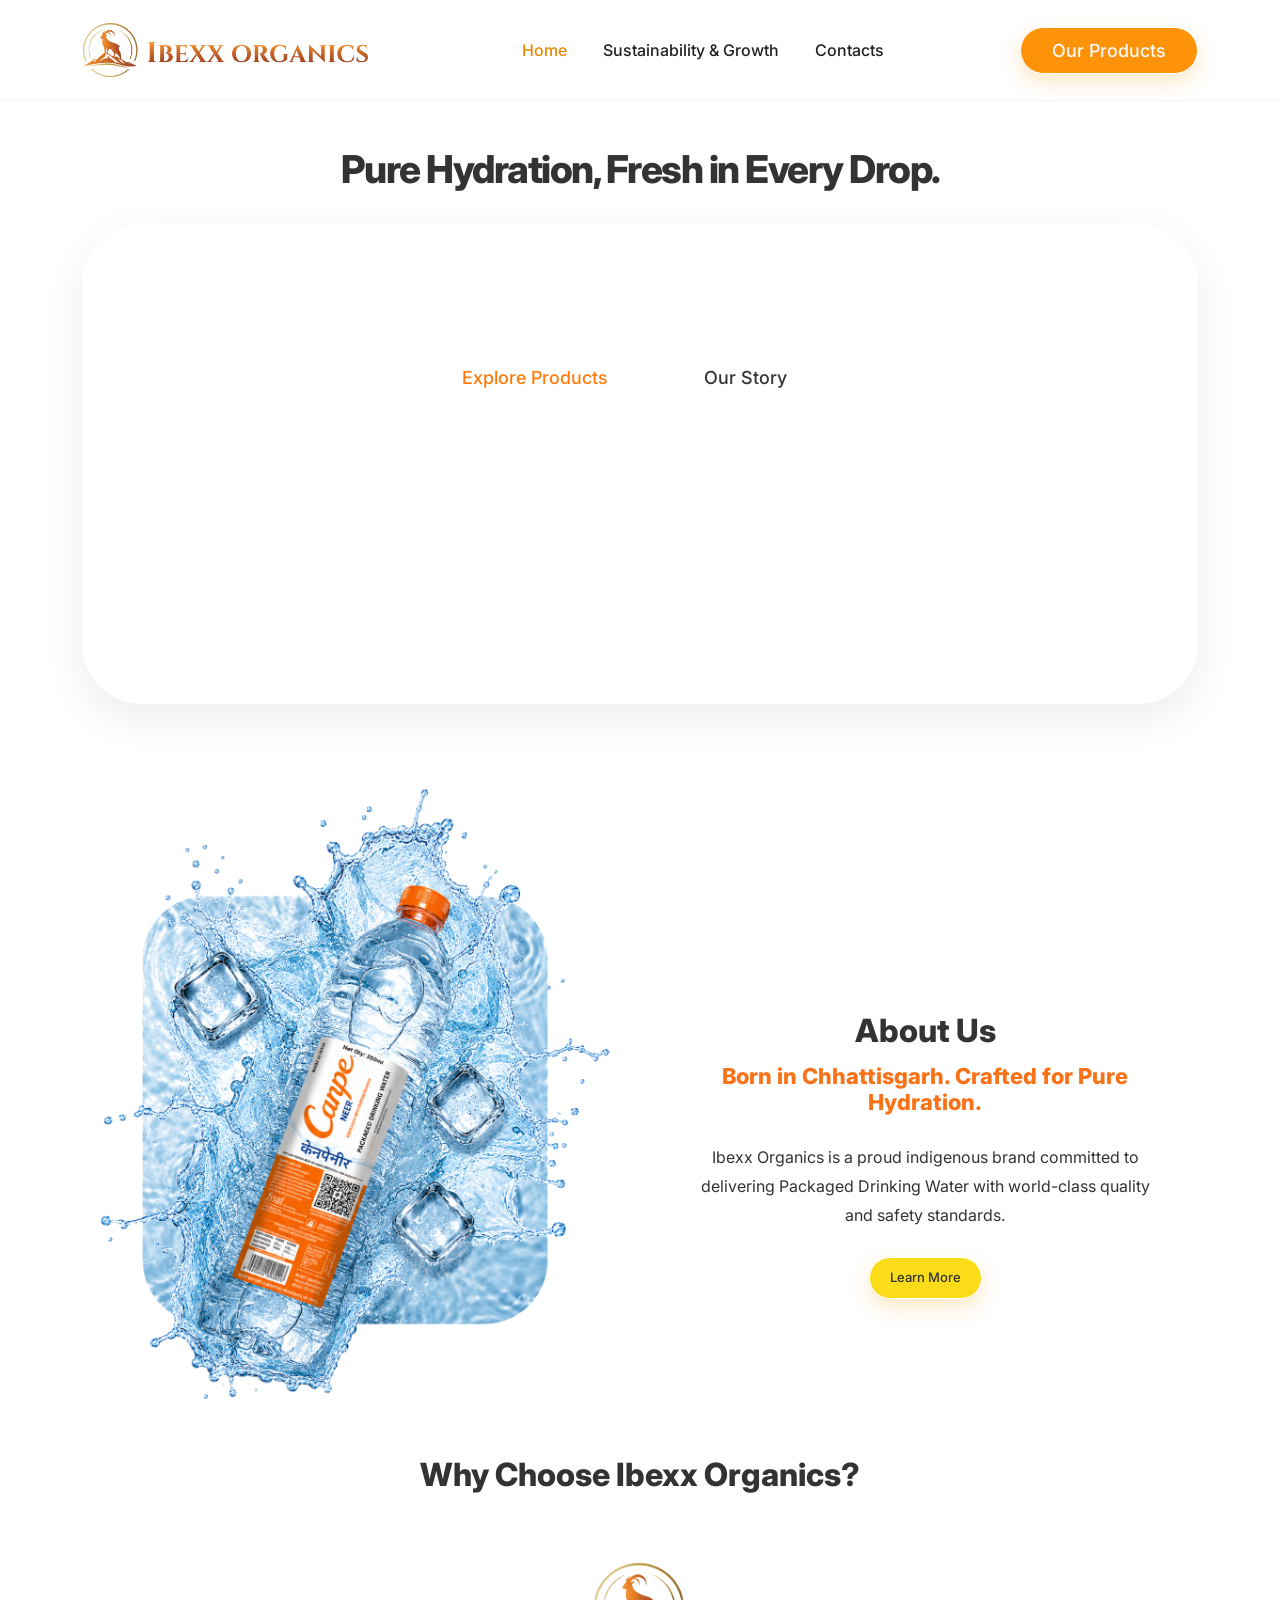
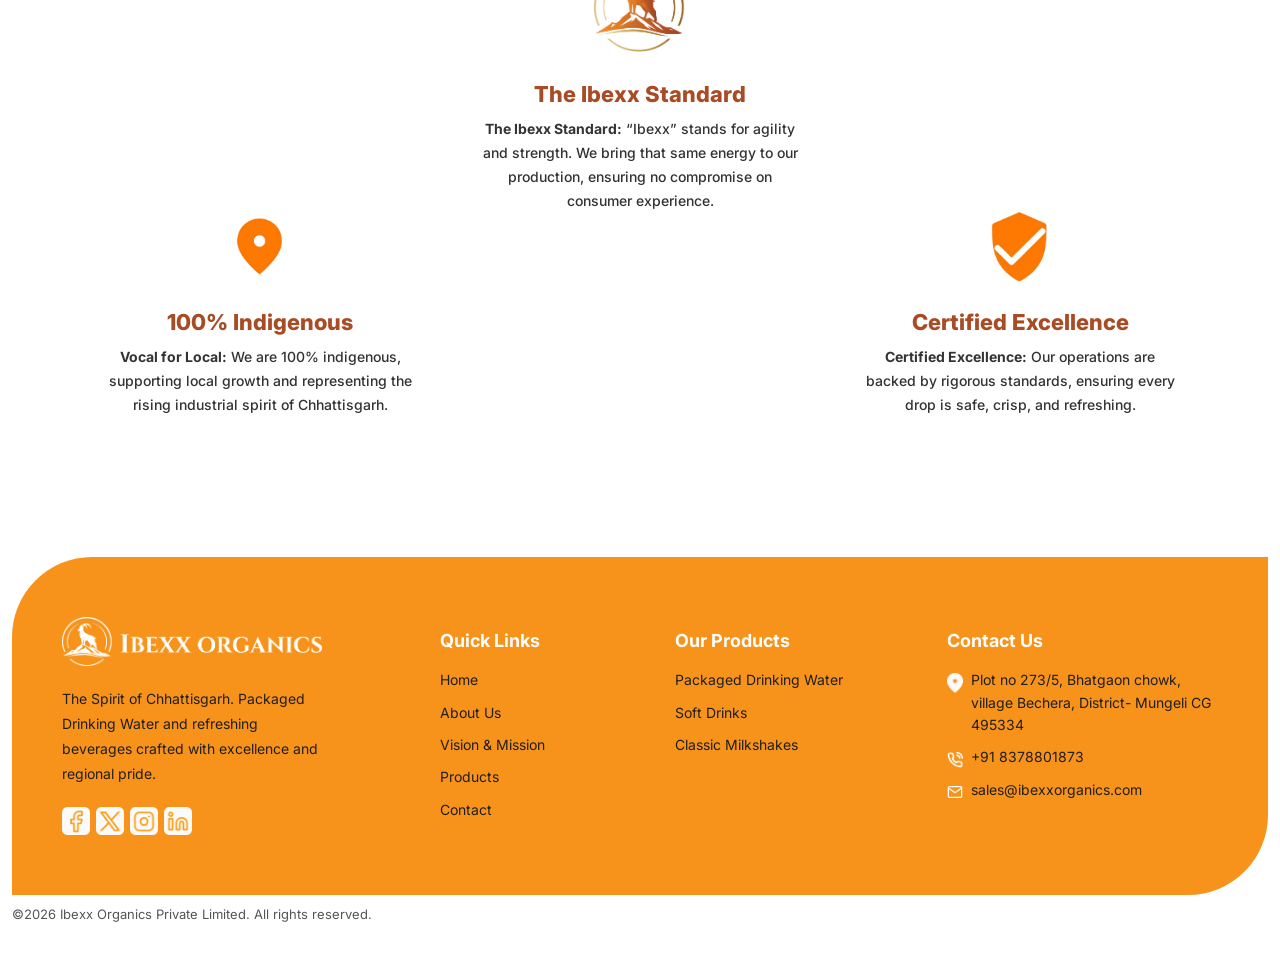
==== commit 85c34351: "change" ====
--- a/index.html
+++ b/index.html
@@ -90,8 +90,8 @@
           <!-- <li class="nav-item"><a class="nav-link" href="#products">Products</a></li> -->
           <li class="nav-item"><a class="nav-link" href="#contact">Contacts</a></li>
         </ul>
-              <a href="#products" class="btn custom-btn nav-cta"
-        style="color: #fafafa !important;background-color: #FE9309;">Our Products</a>
+        <a href="#products" class="btn custom-btn nav-cta"
+          style="color: #fafafa !important;background-color: #FE9309;">Our Products</a>
       </div>
 
 
@@ -125,12 +125,12 @@
 
   <!-- ABOUT -->
   <section id="about" class="about-section ">
-    <div class="container" style="max-width: 1490px!important;">
-      <div class="container-fluid" style="max-width: 1490px!important;">
+    <div class="container" style="max-width: 1300!important;">
+      <div class="container-fluid" style="max-width: 1300px!important;">
         <div class="row align-items-center g-5">
           <div class="col-lg-6" data-aos="zoom-out-up">
             <div class="about-img-wrap">
-              <img src="assets/img/Bottle-IMG.png" alt="Ibexx beverage bottle splash visual" class="about-img">
+              <img src="assets/img/banner/NewBottle.png" alt="Ibexx beverage bottle splash visual" class="about-img">
             </div>
           </div>
 
